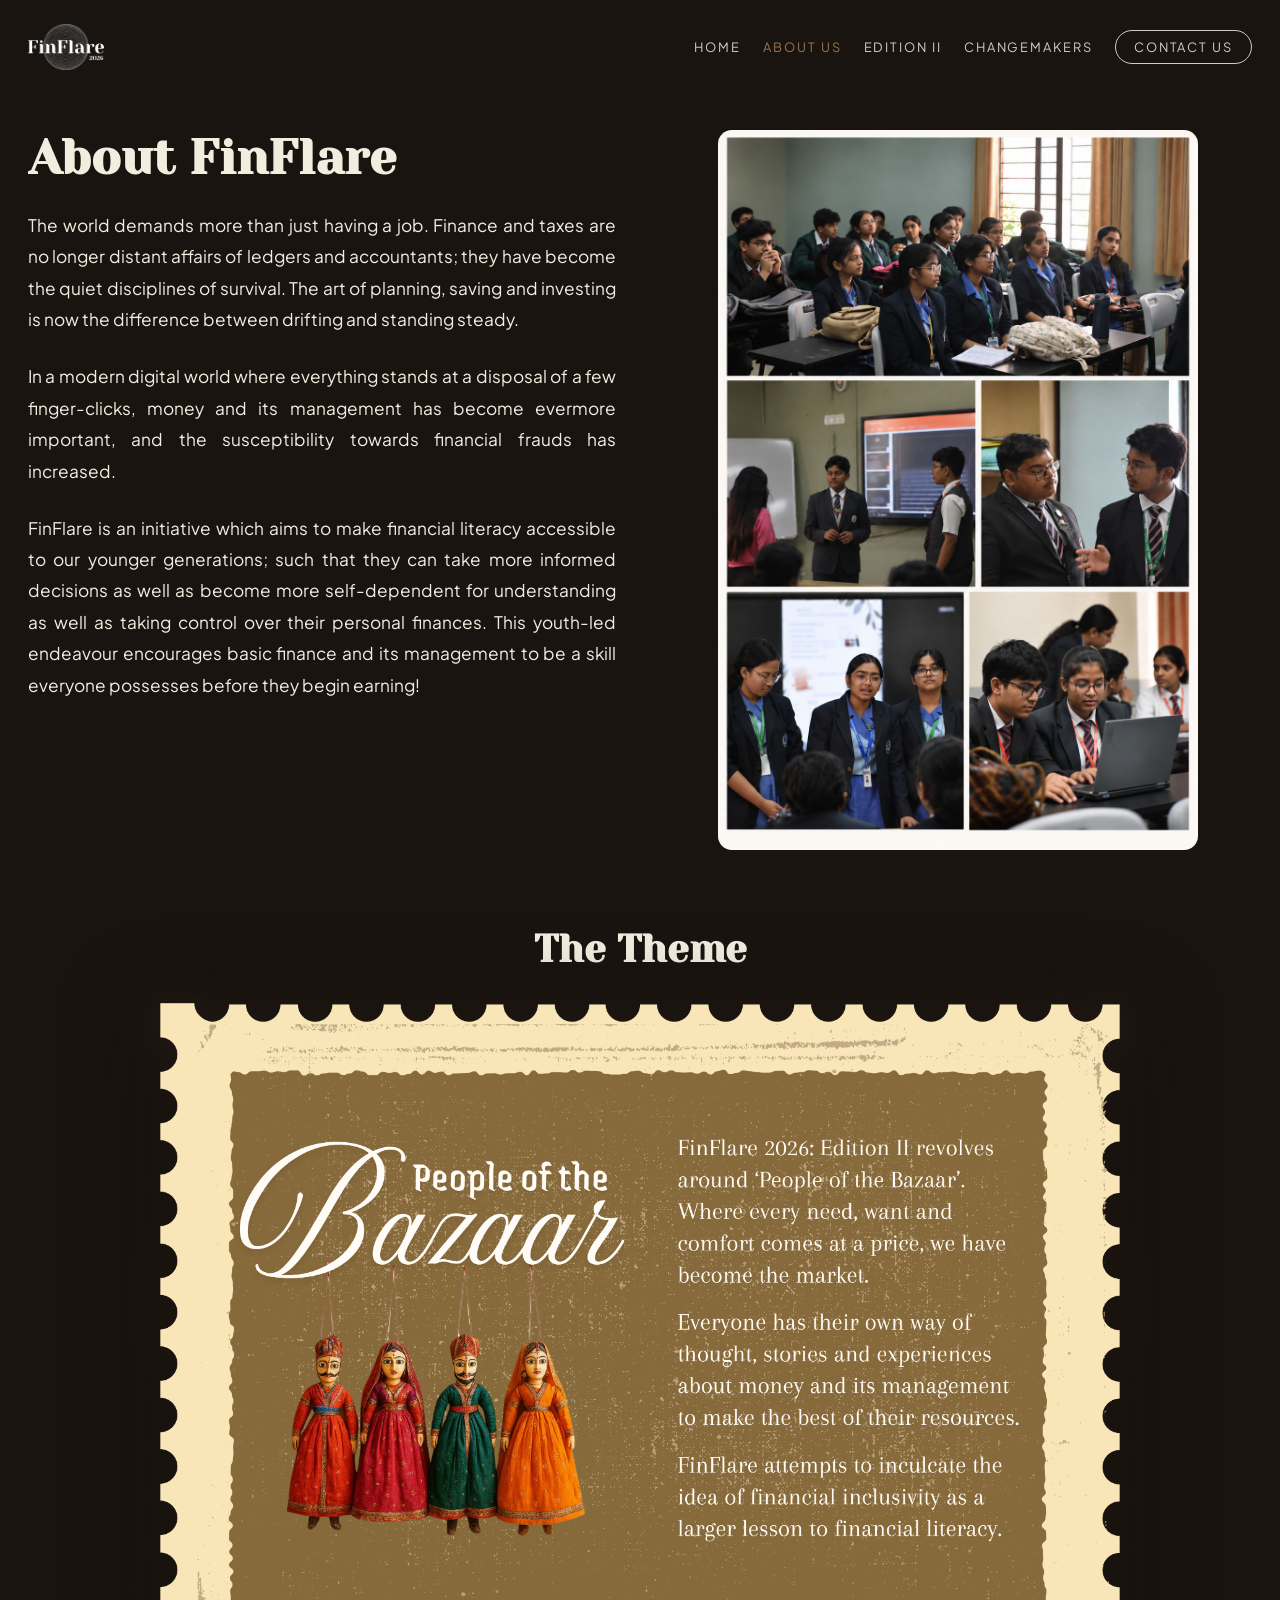
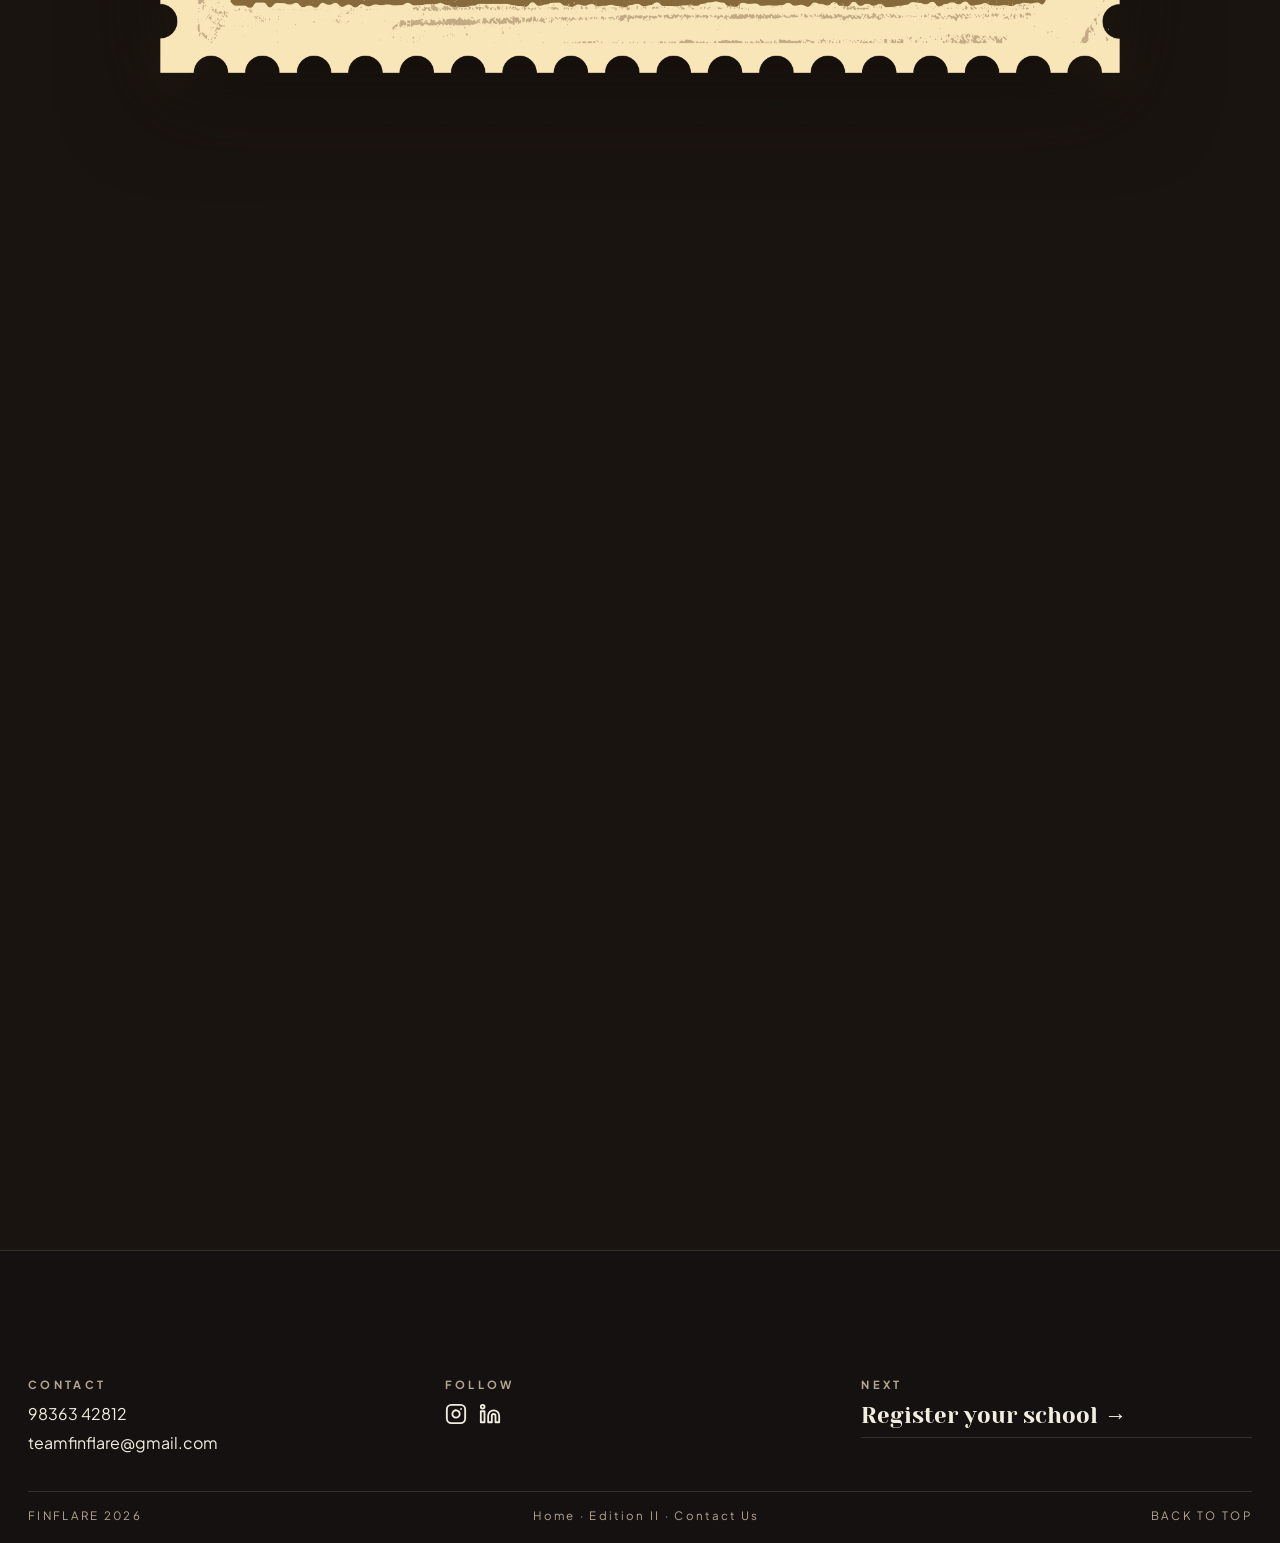
==== about.html @ 784e500e "Initial commit" ====
<!DOCTYPE html>
<html lang="en">

<head>
  <meta charset="UTF-8" />
  <meta name="viewport" content="width=device-width, initial-scale=1.0" />
  <title>About Us — FinFlare 2026</title>
  <meta name="description"
    content="About FinFlare — youth-led financial literacy fest for schools. Edition I recap, 2026 theme, what schools can expect." />
  <link rel="preconnect" href="https://fonts.googleapis.com">
  <link rel="preconnect" href="https://fonts.gstatic.com" crossorigin>
  <link
    href="https://fonts.googleapis.com/css2?family=Anton&family=Fraunces:ital,opsz,wght@0,9..144,300..900;1,9..144,300..900&family=Space+Grotesk:wght@300..700&family=Pinyon+Script&family=Bricolage+Grotesque:opsz,wght@12..96,200..800&family=Plus+Jakarta+Sans:ital,wght@0,300..800;1,300..800&family=Yeseva+One&display=swap"
    rel="stylesheet">
  <link rel="stylesheet" href="styles.css" />
  <link rel="icon" href="assets/logo.png" />
</head>

<body data-loading="true">
  <div class="tape" aria-hidden="true"></div>
  <header id="nav">
    <a class="brand" href="index.html"><img src="assets/logo.png" alt="FinFlare 2026"></a>
    <nav class="nav-links"><a href="index.html">Home</a><a href="about.html" class="active">About Us</a><a
        href="edition%20II.html">Edition II</a><a href="changemakers.html">Changemakers</a><a href="contactus.html" class="pill">Contact Us</a></nav>
    <button id="menuBtn" aria-label="Menu"><span></span><span></span></button>
  </header>
  <div id="menu">
    <div class="menu-bg-video"><video src="assets/visuals%202.mp4" muted loop playsinline autoplay></video></div>
    <nav><a href="index.html"><i>01</i>Home</a><a href="about.html"><i>02</i>About Us</a><a
        href="edition%20II.html"><i>03</i>Edition II</a><a href="changemakers.html"><i>04</i>Changemakers</a><a href="contactus.html"><i>05</i>Contact Us</a></nav>
    <div class="menu-foot">
      <div>teamfinflare@gmail.com<br>98363 42812</div>
      <div>Sept — Oct 2026<br>Kolkata</div>
    </div>
  </div>
  <main style="padding: 0; margin: 0;">
    <section class="about-intro-section" style="padding: 130px 28px 0;">
      <div class="about-intro-grid" style="max-width: 1360px; margin: 0 auto; display: grid; grid-template-columns: 1fr 1fr; gap: 48px; align-items: start;">
        <div style="overflow: hidden;">
          <h1 class="about-heading"
            style="font-family: var(--font-s); text-transform: none; font-size: clamp(2.2rem, 3.8vw, 3.2rem); line-height: 1.15; margin-bottom: 24px;">
            About FinFlare</h1>
          <div class="page-sub"
            style="max-width: 900px; display: flex; flex-direction: column; gap: 1.6rem; text-align: justify; line-height: 1.82; font-size: clamp(1rem, 1.35vw, 1.32rem);">
            <p>The world demands more than just having a job. Finance and taxes are no longer distant affairs of ledgers and
              accountants; they have become the quiet disciplines of survival. The art of planning, saving and investing is
              now the difference between drifting and standing steady.</p>
            <p>In a modern digital world where everything stands at a disposal of a few finger-clicks, money and its
              management has become evermore important, and the susceptibility towards financial frauds has increased.</p>
            <p>FinFlare is an initiative which aims to make financial literacy accessible to our younger generations; such
              that they can take more informed decisions as well as become more self-dependent for understanding as well as
              taking control over their personal finances. This youth-led endeavour encourages basic finance and its
              management to be a skill everyone possesses before they begin earning!</p>
          </div>
        </div>
        <div style="display: flex; align-items: center; justify-content: center;">
          <img src="assets/About%20Finflare%20Collage.jpeg" alt="About FinFlare Collage" style="width: 100%; max-width: 480px; border-radius: 14px;" />
        </div>
      </div>
    </section>

    <section class="bazaar-post-showcase reveal">
      <h2 class="bazaar-post-kicker">The Theme</h2>
      <img class="bazaar-post-img" src="assets/People%20of%20the%20Baazar%20Post.png?v=4" alt="People of the Bazaar — Edition II Theme" />
    </section>

    <section class="panel" style="padding-top: 0; padding-bottom: 0;">
      <div class="legacy reveal" style="margin-top: 0;">
        <div class="legacy-head">
          <h3>OCT–NOV 2025 · 17 SCHOOLS</h3><span>GRAND FINALE: SOUTH CITY INTERNATIONAL SCHOOL</span>
        </div>
        <div class="legacy-video reveal"><video id="legacyVideo" autoplay muted loop playsinline preload="auto"
            src="assets/Finflare%201/finflare%2025%20video.mp4"></video>
        </div>
        <div class="legacy-media"><img src="assets/Finflare%201/web/pk7_0318.jpg"
            alt="Keynote at FinFlare 2025 finale" /><img src="assets/Finflare%201/web/pk7_0753.jpg"
            alt="Winners with certificates" /><img src="assets/Finflare%201/web/pk7_0168.jpg"
            alt="Student audience at finale" /><img src="assets/Finflare%201/web/dsc_0349.jpg"
            alt="Students working on laptops" /><img src="assets/Finflare%201/web/pk7_0341.jpg"
            alt="Monopoly Masters in action" /><img src="assets/Finflare%201/web/pk7_0353.jpg"
            alt="Student rolling dice" /></div>
      </div>
      <div class="cta-row reveal"><a href="edition%20II.html" class="btn solid">SEE THE 11 EVENTS</a><a href="contactus.html"
          class="btn ghost">REGISTER</a></div>
    </section>

    <section id="contact">
      <div class="contact-grid">
        <div><b>CONTACT</b><a href="tel:+919836342812">98363 42812</a><a
            href="mailto:teamfinflare@gmail.com">teamfinflare@gmail.com</a></div>
        <div><b>FOLLOW</b><a href="https://www.instagram.com/thefinflarefest" target="_blank" rel="noopener" aria-label="Instagram"><svg width="22" height="22" viewBox="0 0 24 24" fill="none" stroke="currentColor" stroke-width="2" stroke-linecap="round" stroke-linejoin="round"><rect x="2" y="2" width="20" height="20" rx="5" ry="5"/><path d="M16 11.37A4 4 0 1 1 12.63 8 4 4 0 0 1 16 11.37z"/><line x1="17.5" y1="6.5" x2="17.51" y2="6.5"/></svg></a><a href="https://www.linkedin.com/company/fin-flare" target="_blank" rel="noopener" aria-label="LinkedIn"><svg width="22" height="22" viewBox="0 0 24 24" fill="none" stroke="currentColor" stroke-width="2" stroke-linecap="round" stroke-linejoin="round"><path d="M16 8a6 6 0 0 1 6 6v7h-4v-7a2 2 0 0 0-4 0v7h-4v-7a6 6 0 0 1 6-6z"/><rect x="2" y="9" width="4" height="12"/><circle cx="4" cy="4" r="2"/></svg></a></div>
        <div><b>NEXT</b><a class="big-link" href="contactus.html">Register your school →</a></div>
      </div>
      <div class="foot-base"><span>FINFLARE 2026</span><span><a href="index.html">Home</a> · <a
            href="edition%20II.html">Edition II</a> · <a href="contactus.html">Contact Us</a></span><span><a href="#top">BACK TO
            TOP</a></span></div>
    </section>
  </main>
  <script src="app.js"></script>
</body>

</html>
---- styles.css ----
@import url('https://fonts.googleapis.com/css2?family=EB+Garamond:ital,wght@0,400..800;1,400..800&display=swap');
@import url('https://fonts.googleapis.com/css2?family=Bricolage+Grotesque:opsz,wght@12..96,200..800&display=swap');

:root {
  --bg: #1a1410;
  --bg2: #322C25;
  --cream: #f3ede0;
  --muted: #b5a590;
  --flare: #453128;
  --flare-light: #B28558;
  --gold: #B28558;
  --accent-deep: #2C0E11;
  --line: rgba(243, 237, 224, .14);
  --font-d: 'Fraunces', serif;
  --font-s: 'Yeseva One', serif;
  --font-b: 'Plus Jakarta Sans', sans-serif;
  --font-script: 'Fraunces', serif;
  --font-head: 'Bricolage Grotesque', 'Space Grotesk', sans-serif;
}

* {
  margin: 0;
  padding: 0;
  box-sizing: border-box
}

html {
  scroll-behavior: smooth;
  scrollbar-width: thin;
  scrollbar-color: rgba(178, 133, 88, 0.4) var(--bg);
}

/* Custom Scrollbars */
::-webkit-scrollbar {
  width: 8px;
  height: 8px;
}

::-webkit-scrollbar-track {
  background: var(--bg);
}

::-webkit-scrollbar-thumb {
  background: rgba(178, 133, 88, 0.38);
  border-radius: 99px;
  border: 2px solid var(--bg);
}

::-webkit-scrollbar-thumb:hover {
  background: var(--gold);
}

::-webkit-scrollbar-corner {
  background: var(--bg);
}

body {
  background: var(--bg);
  color: var(--cream);
  font-family: var(--font-b);
  overflow-x: hidden
}

img {
  display: block;
  max-width: 100%
}

a {
  color: inherit;
  text-decoration: none
}

.tape {
  display: none
}

/* loader */
#loader {
  position: fixed;
  inset: 0;
  background: var(--bg);
  z-index: 500;
  display: flex;
  align-items: center;
  justify-content: center;
  transition: transform .8s cubic-bezier(.76, 0, .24, 1)
}

#loader::before {
  content: "";
  position: absolute;
  width: 80vmax;
  height: 80vmax;
  background: radial-gradient(circle, rgba(69, 49, 40, .2), transparent 60%);
  pointer-events: none
}

#loader::after {
  display: none
}

body:not([data-loading="true"]) #loader {
  transform: translateY(-101%)
}

.loader-inner {
  text-align: center;
  width: min(420px, 80vw)
}

.loader-logo {
  font-family: var(--font-d);
  font-size: clamp(2rem, 6vw, 3.4rem);
  letter-spacing: .02em
}

.loader-logo span {
  color: var(--flare-light)
}

.loader-count {
  font-family: var(--font-d);
  font-size: 4rem;
  color: var(--gold)
}

.loader-bar {
  height: 2px;
  background: var(--line);
  margin: 14px 0
}

.loader-bar i {
  display: block;
  height: 100%;
  width: 0;
  background: var(--flare)
}

.loader-sub {
  font-size: .65rem;
  letter-spacing: .25em;
  color: var(--muted)
}

/* nav */
#nav {
  position: fixed;
  top: 10px;
  left: 0;
  right: 0;
  z-index: 300;
  display: flex;
  justify-content: space-between;
  align-items: center;
  padding: 14px 28px;
  mix-blend-mode: normal;
  transition: transform .35s ease, opacity .35s ease
}

#nav.nav-hidden {
  transform: translateY(-120%);
  opacity: 0;
  pointer-events: none
}

.brand {
  font-family: var(--font-d);
  font-size: 1.4rem;
  letter-spacing: .03em
}

.brand em {
  font-style: normal;
  color: var(--flare-light);
  font-size: .85rem;
  margin-left: 6px
}

.nav-links {
  display: flex;
  gap: 22px;
  align-items: center;
  font-size: .8rem;
  letter-spacing: .15em;
  text-transform: uppercase
}

.nav-links a {
  opacity: .85
}

.nav-links a:hover {
  color: var(--gold)
}

.pill {
  border: 1px solid var(--cream);
  border-radius: 99px;
  padding: 8px 18px
}

.pill:hover {
  background: var(--cream);
  color: #000 !important
}

#menuBtn {
  display: none;
  background: none;
  border: 0;
  flex-direction: column;
  gap: 6px;
  cursor: pointer
}

#menuBtn span {
  display: block;
  width: 30px;
  height: 2px;
  background: var(--cream)
}

#menu {
  position: fixed;
  inset: 0;
  background: #1a1410;
  z-index: 290;
  display: flex;
  flex-direction: column;
  justify-content: center;
  padding: 80px 8vw 30px;
  transform: translateY(-102%);
  transition: .6s cubic-bezier(.76, 0, .24, 1)
}

#menu.open {
  transform: none
}

#menu nav {
  display: flex;
  flex-direction: column;
  gap: 4px
}

#menu nav a {
  font-family: var(--font-d);
  font-size: clamp(2rem, 8vw, 4.5rem);
  line-height: 1;
  text-transform: uppercase
}

#menu nav a i {
  font-family: var(--font-b);
  font-size: .8rem;
  color: var(--flare-light);
  margin-right: 14px;
  font-style: normal
}

#menu nav a:hover {
  color: var(--gold)
}

.menu-bg-video {
  position: absolute;
  inset: 0;
  opacity: .22;
  z-index: -1
}

.menu-bg-video video {
  width: 100%;
  height: 100%;
  object-fit: cover
}

.menu-foot {
  display: flex;
  justify-content: space-between;
  margin-top: 40px;
  color: var(--muted);
  font-size: .85rem
}

/* hero */
#hero {
  min-height: 100svh;
  position: relative;
  display: flex;
  flex-direction: column;
  justify-content: center;
  align-items: center;
  gap: 0;
  padding: 90px 28px 26px;
  overflow: hidden
}

.hero-center {
  display: flex;
  flex-direction: column;
  align-items: center;
  gap: 12px;
  position: absolute;
  top: 50%;
  left: 50%;
  transform: translate(-50%, -50%);
}

.hero-media {
  position: absolute;
  inset: 0;
  z-index: -1
}

.hero-media video {
  width: 100%;
  height: 100%;
  object-fit: cover;
  filter: saturate(1.1) contrast(1.05)
}

.hero-grade {
  position: absolute;
  inset: 0;
  background: linear-gradient(180deg, rgba(26, 20, 16, .6), rgba(26, 20, 16, .25) 40%, rgba(26, 20, 16, .9) 90%), radial-gradient(60% 50% at 50% 20%, rgba(69, 49, 40, .3), transparent)
}

/* grand finale info — centered, no box, like previous years */
.hero-bottom {
  position: absolute;
  bottom: 30px;
  left: 50%;
  transform: translateX(-50%);
  display: flex;
  flex-direction: column;
  align-items: center;
  text-align: center;
  gap: 8px;
}

.hero-ctas {
  justify-content: center;
}

.finale-info {
  display: flex;
  flex-direction: column;
  align-items: center;
  text-align: center;
  gap: 4px;
  background: none;
  border: 0;
  padding: 0;
  z-index: 10;
}

.finale-logo {
  height: 62px;
  width: auto;
  max-width: 260px;
  object-fit: contain;
  background: none;
  margin-bottom: 0;
  filter: drop-shadow(0 4px 16px rgba(0, 0, 0, 0.55));
}

.finale-title {
  font-family: var(--font-s);
  font-weight: 700;
  font-size: clamp(1.4rem, 3vw, 2rem);
  letter-spacing: 0.14em;
  color: var(--cream);
  text-shadow: 0 4px 15px rgba(0, 0, 0, 0.5);
}

.finale-date {
  font-family: var(--font-b);
  font-size: clamp(1.15rem, 2.4vw, 1.6rem);
  letter-spacing: 0.2em;
  color: var(--cream);
  text-shadow: 0 4px 15px rgba(0, 0, 0, 0.5);
}

.finale-venue {
  font-family: var(--font-b);
  font-size: clamp(1.05rem, 2.2vw, 1.4rem);
  letter-spacing: 0.08em;
  color: #d8cfbd;
  text-shadow: 0 4px 15px rgba(0, 0, 0, 0.5);
}

.finale-role {
  font-family: var(--font-b);
  font-size: clamp(0.85rem, 1.8vw, 1.05rem);
  letter-spacing: 0.24em;
  text-transform: uppercase;
  color: var(--gold);
  text-shadow: 0 4px 15px rgba(0, 0, 0, 0.5);
}

.finale-addr {
  font-family: var(--font-b);
  font-weight: 400;
  font-size: clamp(0.88rem, 1.8vw, 1.1rem);
  letter-spacing: 0.01em;
  color: #d8cfbd;
  max-width: 1050px;
  line-height: 1.7;
  text-shadow: 0 2px 10px rgba(0, 0, 0, 0.6);
}

@media (max-width: 768px) {
  .finale-logo {
    height: 50px;
  }
  .finale-addr {
    max-width: 100%;
  }
}

.hero-top-meta {
  display: flex;
  justify-content: space-between;
  gap: 12px;
  font-size: .68rem;
  letter-spacing: .2em;
  color: var(--cream);
  opacity: .9;
  border-top: 1px solid var(--line);
  border-bottom: 1px solid var(--line);
  padding: 10px 0;
  margin-bottom: 12px;
  flex-wrap: wrap
}

.hero-title {
  font-family: var(--font-d);
  line-height: .88;
  text-transform: uppercase
}

.hero-title .line {
  display: block;
  font-size: clamp(3.4rem, 13vw, 11.5rem);
  letter-spacing: .01em
}

.hero-title .row2 {
  display: flex;
  align-items: baseline;
  gap: 3vw;
  flex-wrap: wrap
}

.script {
  font-family: var(--font-script);
  font-style: italic;
  text-transform: none;
  font-weight: 400;
  color: var(--gold)
}

.row2 .script {
  font-size: clamp(3rem, 10vw, 8.5rem);
  line-height: 1
}

.smallcaps {
  font-family: var(--font-b);
  font-size: clamp(.8rem, 2vw, 1.3rem);
  letter-spacing: .35em
}

.hero-title .custom-lockup {
  display: inline-block;
  position: relative;
  margin-top: 15px;
  margin-left: -10px;
  margin-bottom: 18px;
  /* Optically align the swoopy 'B' with FINFLARE */
}

/* hero: centered logo lockup like previous years — FinFlare | theme */
.hero-logos {
  display: flex;
  flex-direction: row;
  align-items: center;
  justify-content: center;
  gap: 0;
  margin: 20px 0 6px;
  z-index: 10;
}

.hero-logo-main {
  width: min(300px, 29vw);
  height: auto;
  margin-right: clamp(14px, 2vw, 26px);
  mix-blend-mode: screen;
  filter: drop-shadow(0 6px 24px rgba(0, 0, 0, 0.55));
}

.hero-logo-theme {
  width: min(320px, 31vw);
  height: auto;
  border-left: 2px solid rgba(243, 237, 224, 0.85);
  padding-left: clamp(14px, 2vw, 26px);
  filter: drop-shadow(0 4px 16px rgba(0, 0, 0, 0.6));
}

.hero-dates {
  text-align: center;
  font-family: var(--font-b);
  font-size: clamp(0.72rem, 1.2vw, 0.88rem);
  letter-spacing: 0.32em;
  text-transform: uppercase;
  color: rgba(243, 237, 224, 0.92);
  text-shadow: 0 4px 15px rgba(0, 0, 0, 0.7);
  margin: 10px 0 0;
  z-index: 10;
  display: inline-flex;
  align-items: center;
  justify-content: center;
  gap: 14px;
}

.hero-dates::before,
.hero-dates::after {
  content: "";
  display: inline-block;
  width: clamp(20px, 3vw, 36px);
  height: 1px;
  background: var(--gold);
  opacity: 0.75;
}

.finale-date {
  font-family: var(--font-b);
  font-size: clamp(0.72rem, 1.2vw, 0.88rem);
  letter-spacing: 0.22em;
  text-transform: uppercase;
  color: var(--gold-light);
  font-weight: 700;
  text-shadow: 0 2px 10px rgba(0, 0, 0, 0.8);
  margin: 0;
}

@media (max-width: 768px) {
  .hero-logos {
    flex-direction: column;
    gap: 0;
    margin: 10px 0;
  }
  .hero-logo-main {
    width: min(200px, 48vw);
    margin-right: 0;
    margin-bottom: 12px;
  }
  .hero-logo-theme {
    width: min(220px, 52vw);
    border-left: 0;
    border-top: 1.5px solid rgba(243, 237, 224, 0.7);
    padding-left: 0;
    padding-top: 12px;
  }
  .hero-dates {
    font-size: 0.7rem;
    letter-spacing: 0.22em;
    gap: 10px;
  }
  .hero-dates::before,
  .hero-dates::after {
    width: 16px;
  }
  .finale-date {
    font-size: 0.65rem;
    letter-spacing: 0.16em;
  }
}

.custom-lockup .people {
  font-family: var(--font-s);
  font-size: clamp(1.5rem, 4vw, 3rem);
  font-weight: 500;
  color: var(--cream);
  position: absolute;
  top: -5%;
  right: 0;
  z-index: 2;
  letter-spacing: 0;
  text-transform: none;
  text-shadow: 0 4px 15px rgba(0, 0, 0, 0.5);
}

.custom-lockup .script {
  font-size: clamp(5.5rem, 15vw, 12rem);
  line-height: 0.85;
  color: var(--gold);
  display: block;
  padding-right: 10px;
}

.hero-bottom {
  display: flex;
  flex-direction: column;
  gap: 8px;
  align-items: center;
  justify-content: center;
  text-align: center;
  flex-wrap: wrap;
  margin-top: 18px
}

.hero-desc {
  font-family: var(--font-b);
  font-size: clamp(1rem, 2vw, 1.3rem);
  max-width: 420px
}

.btn {
  display: inline-block;
  padding: 14px 26px;
  border-radius: 99px;
  font-family: var(--font-b);
  font-weight: 700;
  letter-spacing: .12em;
  font-size: .75rem;
  text-transform: uppercase;
  border: 1px solid var(--cream);
  transition: .25s
}

.btn.solid {
  background: var(--flare);
  border-color: var(--flare);
  color: var(--cream)
}

.btn.solid:hover {
  background: var(--gold);
  border-color: var(--gold);
  color: #1a1410;
  transform: translateY(-2px)
}

.btn.ghost:hover {
  background: var(--cream);
  color: #000
}

.btn.light {
  background: var(--cream);
  color: #000;
  border-color: var(--cream)
}

button,
.btn,
.mini,
.filters button,
#legacySound,
.acc button,
#menuBtn {
  font-family: var(--font-b);
}

.hero-ctas {
  display: flex;
  gap: 12px;
  flex-wrap: wrap
}

.panel-stats {
  display: flex;
  gap: 40px;
  margin-bottom: 50px;
  padding-bottom: 30px;
  border-bottom: 1px solid var(--line);
  justify-content: center;
  width: 100%;
}

.panel-stats div {
  display: flex;
  flex-direction: column;
  align-items: center;
}

.panel-stats b {
  font-family: var(--font-d);
  font-size: 2.5rem;
  color: var(--gold);
  line-height: 1;
  margin-bottom: 4px;
}

.panel-stats span {
  font-size: .68rem;
  letter-spacing: .18em;
  text-transform: uppercase;
  color: var(--muted);
}

.scroll-hint {
  position: absolute;
  right: 20px;
  top: 45%;
  writing-mode: vertical-rl;
  letter-spacing: .4em;
  font-size: .65rem;
  color: var(--muted);
  animation: bob 1.6s infinite alternate
}

@keyframes bob {
  to {
    transform: translateY(12px)
  }
}

/* marquee */
.marquee {
  background: var(--flare);
  color: var(--cream);
  overflow: hidden;
  white-space: nowrap;
  border-top: 2px solid #000;
  border-bottom: 2px solid #000
}

.marquee-track {
  display: inline-flex;
  animation: mq 22s linear infinite;
  font-family: var(--font-d);
  font-size: 1.1rem;
  padding: 10px 0;
  letter-spacing: .06em
}

@keyframes mq {
  to {
    transform: translateX(-50%)
  }
}

/* panels */
.panel {
  padding: 90px 28px;
  max-width: 1360px;
  margin: 0 auto
}

.kicker {
  font-size: .72rem;
  letter-spacing: .3em;
  color: var(--muted);
  margin-bottom: 18px;
  display: flex;
  gap: 10px;
  align-items: center
}

.kicker span {
  width: 8px;
  height: 8px;
  border-radius: 50%;
  background: var(--flare);
  display: inline-block
}

.kicker.light {
  color: var(--gold)
}

.statement {
  font-family: var(--font-s);
  font-weight: 400;
  font-size: clamp(1.4rem, 3.6vw, 2.6rem);
  line-height: 1.15;
  max-width: 1100px
}

.statement em {
  color: var(--flare-light);
  font-style: normal
}

.about-grid {
  display: grid;
  grid-template-columns: 1.1fr .9fr;
  gap: 30px;
  margin-top: 36px
}

.about-copy p {
  color: #d8cfbd;
  margin-bottom: 16px;
  line-height: 1.7
}

.text-link {
  border-bottom: 1px solid var(--flare-light);
  padding-bottom: 2px;
  font-weight: 700
}

.about-cards {
  display: grid;
  gap: 12px
}

.mini-card {
  border: 1px solid var(--line);
  border-radius: 16px;
  padding: 20px;
  background: rgba(255, 255, 255, .03)
}

.mini-card b {
  display: block;
  font-family: var(--font-d);
  letter-spacing: .04em;
  margin-bottom: 6px;
  color: var(--gold)
}

.mini-card span {
  color: var(--muted);
  font-size: .92rem
}

.legacy {
  margin-top: 44px;
  border: 1px solid var(--line);
  border-radius: 20px;
  overflow: hidden;
  background: #221c17
}

.legacy-head {
  display: flex;
  justify-content: space-between;
  gap: 12px;
  flex-wrap: wrap;
  padding: 20px 22px;
  border-bottom: 1px solid var(--line)
}

.legacy-head h3 {
  font-family: var(--font-d);
  letter-spacing: .04em
}

.legacy-head span {
  color: var(--muted);
  font-size: .72rem;
  letter-spacing: .2em
}

.legacy-media {
  display: grid;
  grid-template-columns: repeat(3, 1fr);
  gap: 8px;
  padding: 12px
}

.legacy-video {
  padding: 12px 12px 0;
  position: relative
}

.legacy-video video {
  width: 100%;
  height: min(58vh, 480px);
  object-fit: cover;
  border-radius: 12px;
  background: #000;
  display: block
}

#legacySound {
  position: absolute;
  bottom: 24px;
  right: 24px;
  background: #000a;
  color: var(--cream);
  border: 1px solid var(--line);
  padding: 9px 18px;
  border-radius: 99px;
  font-size: .66rem;
  letter-spacing: .22em;
  cursor: pointer;
  backdrop-filter: blur(4px)
}

#legacySound:hover {
  background: var(--flare);
  color: var(--cream);
  border-color: var(--flare)
}

.proof-note {
  padding: 2px 22px 26px;
  color: #d8cfbd;
  line-height: 1.85;
  font-family: var(--font-b);
  font-size: 1.06rem;
  max-width: 1000px
}

.legacy-media img {
  height: 220px;
  width: 100%;
  object-fit: cover;
  border-radius: 12px;
  filter: sepia(.2) contrast(1.05)
}

.legacy-copy {
  padding: 18px 22px 24px;
  color: #d8cfbd
}

/* theme */
.dark-contrast {
  background: var(--bg2);
  border-top: 1px solid var(--line);
  border-bottom: 1px solid var(--line);
  max-width: none
}

.dark-contrast>.kicker,
.dark-contrast>h2,
.theme-grid,
.perks-grid,
.awards {
  max-width: 1360px;
  margin-left: auto;
  margin-right: auto
}

#theme h2,
#perks h2 {
  font-family: var(--font-d);
  font-size: clamp(2.6rem, 7vw, 5.5rem);
  line-height: .95
}

.script.big {
  font-size: clamp(3rem, 8vw, 6rem)
}

.script.inline {
  font-size: .9em
}

.theme-grid {
  display: grid;
  grid-template-columns: .95fr 1.05fr;
  gap: 40px;
  margin-top: 26px
}

.theme-title p {
  color: #d8cfbd;
  margin: 14px 0 20px
}

/* integrated "People of the Bazaar" lockup */
.theme-title-lockup {
  display: grid;
  grid-template-columns: auto 1fr;
  grid-template-rows: auto auto;
  align-items: end;
  line-height: 1;
  margin-bottom: 30px;
}

.lockup-bazaar-top {
  grid-row: 1 / 3;
  grid-column: 1;
  font-size: clamp(6rem, 16vw, 12rem);
  line-height: .78;
  align-self: start;
}

.lockup-serif {
  grid-row: 1;
  grid-column: 2;
  font-family: var(--font-s);
  font-size: clamp(1.3rem, 3.5vw, 2.4rem);
  color: var(--cream);
  align-self: end;
  text-transform: none;
  font-weight: 400;
  letter-spacing: .01em;
  position: relative;
  z-index: 2;
  margin-bottom: -5px; /* Pull it slightly closer to azaar */
  text-shadow: 0 4px 15px rgba(0, 0, 0, 0.5);
}

.lockup-bazaar-bottom {
  grid-row: 2;
  grid-column: 2;
  font-size: clamp(3.8rem, 10vw, 7.5rem);
  line-height: .85;
}

.theme-video {
  position: relative;
  border-radius: 18px;
  overflow: hidden;
  border: 1px solid var(--line)
}

.theme-video video {
  width: 100%;
  height: 300px;
  object-fit: cover
}

.theme-video span {
  position: absolute;
  bottom: 12px;
  left: 12px;
  background: #000a;
  padding: 6px 12px;
  border-radius: 99px;
  font-size: .68rem;
  letter-spacing: .2em
}

.theme-copy .lead {
  font-family: var(--font-b);
  font-size: 1.35rem;
  line-height: 1.5;
  margin-bottom: 22px
}

.folk-list {
  display: grid;
  gap: 12px;
  margin-bottom: 20px
}

.folk {
  display: flex;
  gap: 14px;
  align-items: center;
  border: 1px solid var(--line);
  border-radius: 14px;
  padding: 10px;
  background: rgba(255, 255, 255, .03)
}

.folk img {
  width: 74px;
  height: 74px;
  object-fit: cover;
  border-radius: 12px
}

.folk b {
  display: block
}

.folk span {
  color: var(--muted);
  font-size: .85rem
}

/* events */
.events-head {
  display: flex;
  justify-content: space-between;
  gap: 20px;
  align-items: flex-end;
  flex-wrap: wrap;
  margin-bottom: 8px
}

.events-head h2 {
  font-family: var(--font-d);
  font-size: clamp(2.4rem, 6vw, 4.6rem);
  line-height: .95
}

.outline {
  color: transparent;
  -webkit-text-stroke: 1.5px var(--cream)
}

.filters {
  display: flex;
  gap: 8px;
  flex-wrap: wrap
}

.filters button {
  background: none;
  border: 1px solid var(--line);
  color: var(--cream);
  border-radius: 99px;
  padding: 9px 16px;
  font-size: .7rem;
  letter-spacing: .15em;
  cursor: pointer
}

.filters button.active,
.filters button:hover {
  background: var(--cream);
  color: #111
}

#eventList {
  border-top: 1px solid var(--line);
  margin-top: 16px
}

.event-row {
  display: grid;
  grid-template-columns: 64px 1fr auto auto;
  gap: 18px;
  align-items: center;
  padding: 20px 8px;
  border-bottom: 1px solid var(--line);
  cursor: pointer;
  transition: .2s
}

.event-row:hover {
  background: rgba(69, 49, 40, .12);
  padding-left: 16px
}

.event-row .num {
  font-family: var(--font-d);
  color: var(--muted)
}

.event-row h3 {
  font-family: var(--font-d);
  font-size: clamp(1.4rem, 3.4vw, 2.4rem);
  letter-spacing: .02em;
  line-height: 1
}

.event-row h3 small {
  display: block;
  font-family: var(--font-b);
  font-size: .68rem;
  letter-spacing: .25em;
  color: var(--flare-light);
  margin-top: 6px
}

.event-row .meta {
  font-size: .72rem;
  letter-spacing: .15em;
  color: var(--muted);
  text-align: right
}

.event-row .arrow {
  font-size: 1.4rem;
  background: var(--cream);
  color: #000;
  width: 44px;
  height: 44px;
  border-radius: 50%;
  display: flex;
  align-items: center;
  justify-content: center
}

.hint {
  color: var(--muted);
  font-size: .75rem;
  letter-spacing: .2em;
  margin-top: 14px
}

/* break */
#break {
  position: relative;
  min-height: 70vh;
  display: flex;
  align-items: center;
  justify-content: center;
  text-align: center;
  overflow: hidden
}

#break video {
  position: absolute;
  inset: 0;
  width: 100%;
  height: 100%;
  object-fit: cover
}

.break-overlay {
  position: relative;
  background: rgba(26, 20, 16, .6);
  padding: 40px;
  border-radius: 20px;
  backdrop-filter: blur(6px);
  border: 1px solid var(--line)
}

.break-overlay h2 {
  font-family: var(--font-d);
  font-size: clamp(2rem, 6vw, 4.2rem);
  margin: 6px 0 18px
}

.break-overlay .script {
  font-size: clamp(2rem, 5vw, 3.4rem)
}

/* format */
#format h2,
#rules h2,
.gallery-head h2 {
  font-family: var(--font-d);
  font-size: clamp(2.2rem, 5.5vw, 4rem)
}

#format h2 em,
#rules h2 em,
.gallery-head em {
  color: var(--flare-light);
  font-style: normal
}

.format-grid {
  display: grid;
  grid-template-columns: 1fr 1fr;
  gap: 16px;
  margin: 26px 0
}

.format-card {
  border: 1px solid var(--line);
  border-radius: 20px;
  padding: 28px;
  background: #221c17
}

.format-card.gold {
  background: linear-gradient(160deg, #3a2f24, #221c17);
  border-color: rgba(178, 133, 88, .45)
}

.format-card .tag {
  font-size: .68rem;
  letter-spacing: .25em;
  color: var(--gold)
}

.format-card h3 {
  font-family: var(--font-d);
  font-size: 2.6rem;
  margin: 10px 0
}

.format-card h3 small {
  font-size: .9rem;
  font-family: var(--font-b);
  color: var(--muted)
}

.format-card p {
  color: #d8cfbd;
  margin-bottom: 12px
}

.format-card ul {
  margin-left: 18px;
  color: var(--muted);
  line-height: 1.8;
  font-size: .92rem
}

/* ---- register: plain info (no boxes) ---- */
.format-plain {
  display: grid;
  grid-template-columns: 1fr 1fr;
  gap: 48px;
  margin: 26px 0 10px;
}

.format-plain-item {
  background: none;
  border: 0;
  border-top: 1px solid var(--line);
  border-radius: 0;
  padding: 24px 0 0;
}

.format-plain-item .tag {
  font-size: .68rem;
  letter-spacing: .25em;
  color: var(--gold);
}

.format-plain-item h3 {
  font-family: var(--font-d);
  font-size: clamp(1.4rem, 2vw, 1.85rem);
  margin: 6px 0 10px;
}

.format-plain-item h3 small {
  font-size: .82rem;
  font-family: var(--font-b);
  color: var(--muted);
}

.format-plain-item p {
  color: #d8cfbd;
  margin-bottom: 12px;
  font-family: var(--font-b);
  font-size: clamp(1rem, 2.2vw, 1.3rem);
  line-height: 1.7;
  font-weight: 400;
  text-align: justify;
}

.format-plain-item ul {
  margin-left: 18px;
  color: #d8cfbd;
  line-height: 1.7;
  font-size: clamp(1rem, 2.2vw, 1.3rem);
  margin-bottom: 18px;
  font-family: var(--font-b);
  font-weight: 400;
  text-align: justify;
}

.map-link {
  color: var(--gold);
  text-decoration: underline;
  text-underline-offset: 4px;
  font-weight: 600;
  transition: color 0.2s ease, text-decoration-color 0.2s ease;
}

.map-link:hover {
  color: var(--cream);
  text-decoration-color: var(--cream);
}

.contact-hero-emails {
  display: flex;
  flex-wrap: wrap;
  align-items: center;
  gap: 8px 12px;
  font-family: var(--font-b);
  font-size: clamp(1rem, 1.6vw, 1.15rem);
  color: #d8cfbd;
  margin-top: -6px;
  margin-bottom: 24px;
}

.contact-hero-emails a {
  color: var(--gold);
  text-decoration: underline;
  text-underline-offset: 4px;
  font-weight: 500;
  transition: color 0.2s ease, text-decoration-color 0.2s ease;
}

.contact-hero-emails a:hover {
  color: var(--cream);
  text-decoration-color: var(--cream);
}

.countdown {
  display: flex;
  justify-content: space-between;
  align-items: center;
  gap: 16px;
  flex-wrap: wrap;
  border: 1px dashed rgba(178, 133, 88, .5);
  border-radius: 16px;
  padding: 20px 22px
}

.countdown span {
  font-size: .68rem;
  letter-spacing: .25em;
  color: var(--muted)
}

.countdown b {
  font-family: var(--font-d);
  font-size: clamp(1.4rem, 3.5vw, 2.2rem);
  color: var(--gold);
  display: block;
  margin-top: 6px
}

/* ---- register: query contacts (screenshot format, serif) ---- */
.query-contacts {
  display: grid;
  grid-template-columns: 1fr 1fr;
  margin-top: 54px;
  border-top: 1px solid var(--line);
  padding-top: 36px;
  font-family: var(--font-b);
}

.query-left {
  padding-right: 48px;
}

.query-right {
  border-left: 1px solid var(--line);
  padding-left: 48px;
}

.query-label {
  display: block;
  font-size: .78rem;
  letter-spacing: .12em;
  color: var(--muted);
  margin: 26px 0 10px;
}

.query-label:first-child {
  margin-top: 0;
}

.query-left p,
.query-person {
  color: var(--cream);
  font-size: 1.15rem;
  line-height: 1.7;
}

.query-left a,
.query-person a {
  color: var(--cream);
  border-bottom: 1px solid transparent;
}

.query-left a:hover,
.query-person a:hover {
  color: var(--gold);
  border-color: var(--gold);
}

.query-person {
  margin-bottom: 26px;
}

.query-person em {
  display: block;
  font-style: normal;
  font-size: .85rem;
  letter-spacing: .12em;
  text-transform: uppercase;
  color: var(--gold);
  margin-bottom: 2px;
}

.query-person b {
  display: block;
  font-weight: 600;
}

.query-person span {
  color: #d8cfbd;
}

.query-social {
  display: flex;
  align-items: center;
  gap: 24px;
  margin-top: 14px;
}

.query-social a {
  display: inline-flex;
  align-items: center;
  justify-content: center;
  color: var(--gold);
  transition: transform 0.25s ease, color 0.25s ease, filter 0.25s ease;
  line-height: 1;
}

.query-social a svg {
  width: 38px;
  height: 38px;
  display: block;
}

.query-social a:hover {
  color: var(--cream);
  transform: translateY(-3px) scale(1.1);
  filter: drop-shadow(0 4px 14px rgba(178, 133, 88, 0.45));
}

@media(max-width:900px) {
  .query-contacts {
    grid-template-columns: 1fr;
  }
  .query-right {
    border-left: 0;
    border-top: 1px solid var(--line);
    padding-left: 0;
    padding-top: 30px;
  margin-top: auto;
  margin-bottom: 40px;
  }
  .query-left {
    padding-right: 0;
  }
}

/* perks */
#perks h2 {
  margin-bottom: 22px
}

.perks-grid {
  display: grid;
  grid-template-columns: repeat(3, 1fr);
  gap: 12px
}

.perk {
  border: 1px solid var(--line);
  border-radius: 16px;
  padding: 22px;
  background: rgba(255, 255, 255, .03)
}

.perk i {
  font-style: normal;
  color: var(--flare-light);
  font-size: .75rem;
  letter-spacing: .2em
}

.perk b {
  display: block;
  margin: 8px 0 6px;
  font-size: 1.02rem
}

.perk span {
  color: var(--muted);
  font-size: .88rem
}

.awards {
  display: grid;
  grid-template-columns: repeat(3, 1fr);
  gap: 12px;
  margin-top: 14px
}

.awards div {
  border-radius: 16px;
  padding: 20px;
  background: var(--flare);
  color: var(--cream)
}

.awards div:nth-child(2) {
  background: var(--gold);
  color: #1a1410
}

.awards div:nth-child(3) {
  background: var(--cream);
  color: #1a1410
}

.awards b {
  display: block;
  font-family: var(--font-d);
  margin-bottom: 6px
}

/* rules */
.accordion {
  margin-top: 24px;
  border-top: 1px solid var(--line)
}

.acc {
  border-bottom: 1px solid var(--line)
}

.acc button {
  width: 100%;
  background: none;
  border: 0;
  color: var(--cream);
  display: flex;
  justify-content: space-between;
  padding: 22px 6px;
  font-family: var(--font-d);
  font-size: clamp(1.1rem, 2.6vw, 1.7rem);
  cursor: pointer;
  letter-spacing: .03em
}

.acc button span {
  color: var(--flare-light)
}

.acc-body {
  display: none;
  padding: 0 6px 24px;
  color: #d8cfbd;
  line-height: 1.8
}

.acc.open .acc-body {
  display: block
}

.acc-body ul {
  margin-left: 18px
}

/* gallery */
.gallery-head {
  display: flex;
  justify-content: space-between;
  align-items: center;
  gap: 12px;
  flex-wrap: wrap;
  margin-bottom: 16px
}

.strip {
  display: flex;
  gap: 12px;
  overflow-x: auto;
  padding-bottom: 10px;
  cursor: grab;
  scrollbar-width: none
}

.strip::-webkit-scrollbar {
  display: none
}

.strip img {
  height: min(52vh, 420px);
  width: auto;
  border-radius: 16px;
  flex: 0 0 auto;
  user-select: none;
  pointer-events: none;
  filter: saturate(1.05)
}

/* contact */
#contact {
  background: #151110;
  border-top: 1px solid var(--line);
  padding: 90px 28px 20px;
  max-width: none
}

#contact>.kicker,
#contact>.mega,
.contact-grid {
  max-width: 1360px;
  margin-left: auto;
  margin-right: auto
}

.mega {
  font-family: var(--font-d);
  font-size: clamp(3.4rem, 12vw, 10rem);
  line-height: .9
}

.mega .script {
  font-size: .75em
}

.contact-grid {
  display: grid;
  grid-template-columns: 1fr 1fr 1fr;
  gap: 26px;
  margin: 36px auto 30px
}

.contact-grid b {
  display: block;
  font-size: .7rem;
  letter-spacing: .3em;
  color: var(--muted);
  margin-bottom: 12px
}

.register-contacts b,
.register-contacts .dim,
.register-contacts .big-link {
  font-family: var(--font-s);
}

.register-contacts .dim {
  font-size: 1rem;
  margin-top: 14px;
  display: block;
}

.big-link {
  display: block;
  font-family: var(--font-s);
  font-size: 1.4rem;
  margin-bottom: 8px;
  border-bottom: 1px solid var(--line);
  padding-bottom: 8px
}

.big-link:hover {
  color: var(--gold)
}

.contact-grid a {
  display: block;
  margin-bottom: 8px
}

.contact-grid a[aria-label] {
  display: inline-flex;
  margin-right: 12px;
  margin-bottom: 0
}

.contact-grid p {
  color: var(--muted);
  font-size: .85rem;
  margin-top: 14px;
  line-height: 1.7
}

#regForm {
  display: flex;
  flex-direction: column;
  gap: 10px
}

#regForm input {
  background: #221c17;
  border: 1px solid var(--line);
  border-radius: 12px;
  padding: 14px;
  color: var(--cream)
}

#formMsg {
  font-size: .8rem;
  color: var(--gold);
  min-height: 1.2em
}

.foot-base {
  display: flex;
  justify-content: space-between;
  gap: 10px;
  flex-wrap: wrap;
  border-top: 1px solid var(--line);
  padding-top: 16px;
  color: var(--muted);
  font-family: var(--font-b);
  font-size: .72rem;
  letter-spacing: .2em;
  max-width: 1360px;
  margin: 0 auto
}

/* modal */
#modal {
  position: fixed;
  inset: 0;
  background: rgba(0, 0, 0, .7);
  backdrop-filter: blur(8px);
  z-index: 450;
  display: none;
  align-items: center;
  justify-content: center;
  padding: 18px
}

#modal.open {
  display: flex
}

.modal-card {
  background: #221c17;
  border: 1px solid rgba(178, 133, 88, .35);
  border-radius: 20px;
  max-width: 980px;
  width: 100%;
  max-height: 90vh;
  overflow-x: hidden;
  overflow-y: auto;
  scrollbar-width: thin;
  scrollbar-color: rgba(178, 133, 88, 0.45) #221c17;
  display: grid;
  grid-template-columns: 340px 1fr;
  position: relative;
}

.modal-card::-webkit-scrollbar {
  width: 8px;
}

.modal-card::-webkit-scrollbar-track {
  background: #221c17;
  border-radius: 0 19px 19px 0;
  margin: 6px 0;
}

.modal-card::-webkit-scrollbar-thumb {
  background: rgba(178, 133, 88, 0.45);
  border-radius: 99px;
  border: 2px solid #221c17;
}

.modal-card::-webkit-scrollbar-thumb:hover {
  background: var(--gold);
}

.modal-header-bar {
  grid-column: 1 / -1;
  position: sticky;
  top: 0;
  z-index: 60;
  display: flex;
  align-items: center;
  justify-content: space-between;
  padding: 12px 18px;
  background: rgba(34, 28, 23, 0.96);
  backdrop-filter: blur(12px);
  -webkit-backdrop-filter: blur(12px);
  border-bottom: 1px solid rgba(178, 133, 88, 0.25);
  border-radius: 19px 19px 0 0;
}

.modal-back-btn {
  display: inline-flex;
  align-items: center;
  gap: 8px;
  background: rgba(178, 133, 88, 0.14);
  color: var(--cream);
  border: 1px solid rgba(178, 133, 88, 0.45);
  border-radius: 99px;
  padding: 8px 18px;
  font-family: var(--font-b);
  font-size: 0.84rem;
  font-weight: 600;
  cursor: pointer;
  transition: all 0.22s ease;
  line-height: 1;
}

.modal-back-btn:hover {
  background: var(--gold);
  color: #1a1410;
  border-color: var(--gold);
  transform: translateX(-3px);
}

.modal-back-btn svg {
  transition: transform 0.22s ease;
}

.modal-back-btn:hover svg {
  transform: translateX(-2px);
}

.modal-close-x {
  display: inline-flex;
  align-items: center;
  justify-content: center;
  width: 36px;
  height: 36px;
  border-radius: 50%;
  background: rgba(255, 255, 255, 0.08);
  border: 1px solid rgba(178, 133, 88, 0.35);
  color: var(--cream);
  cursor: pointer;
  transition: all 0.22s ease;
}

.modal-close-x:hover {
  background: var(--gold);
  color: #1a1410;
  border-color: var(--gold);
  transform: scale(1.08);
}

.modal-foot-actions {
  margin-top: 32px;
  padding-top: 24px;
  border-top: 1px solid var(--line);
  display: flex;
  align-items: center;
  gap: 14px;
  flex-wrap: wrap;
}

.modal-media {
  position: relative;
  min-height: 300px
}

.modal-media img {
  width: 100%;
  height: 100%;
  object-fit: cover;
  min-height: 300px
}

.modal-media span {
  position: absolute;
  bottom: 12px;
  left: 12px;
  background: #000c;
  color: #fff;
  padding: 6px 12px;
  border-radius: 99px;
  font-size: .68rem;
  letter-spacing: .2em
}

.modal-body {
  padding: 30px 28px
}

.modal-logo {
  max-width: 100%;
  max-height: 200px;
  width: auto;
  height: auto;
  object-fit: contain;
  margin-bottom: 8px;
  display: block;
}

.modal-body .script {
  font-size: 2.2rem
}

.modal-body h3 {
  font-family: var(--font-d);
  font-size: 2rem;
  margin: 4px 0 10px;
  letter-spacing: .02em
}

.modal-body p {
  color: #d8cfbd;
  line-height: 1.7;
  margin-bottom: 16px;
  font-family: var(--font-b);
  font-size: clamp(1rem, 2vw, 1.15rem);
}

.m-meta {
  display: grid;
  grid-template-columns: repeat(3, 1fr);
  gap: 12px;
  margin-bottom: 20px
}

.m-meta div {
  border: 1px solid var(--line);
  border-radius: 12px;
  padding: 16px
}

.m-meta b {
  display: block;
  font-family: var(--font-s);
  font-weight: 700;
  font-size: 1rem;
  letter-spacing: 0;
  color: var(--cream);
  margin-bottom: 8px;
  text-transform: none
}

.m-meta span {
  font-family: var(--font-b);
  font-size: 0.95rem;
  color: #d8cfbd;
  line-height: 1.6;
}

.m-h {
  display: block;
  font-family: var(--font-s);
  font-weight: 700;
  letter-spacing: 0;
  font-size: 1.2rem;
  color: var(--cream);
  margin: 18px 0 8px;
  text-transform: none
}

.modal-body ul {
  margin-left: 18px;
  color: #d8cfbd;
  line-height: 1.75;
  font-family: var(--font-b);
  font-size: clamp(1rem, 2vw, 1.15rem);
  margin-bottom: 10px
}

#mCta {
  margin-top: 14px
}

/* reveal */
.reveal {
  opacity: 0;
  transform: translateY(26px);
  transition: .7s ease
}

.reveal.in {
  opacity: 1;
  transform: none
}

@media(max-width:900px) {
  .nav-links {
    display: none
  }

  #menuBtn {
    display: flex
  }

  .about-grid,
  .theme-grid,
  .format-grid,
  .format-plain,
  .contact-grid {
    grid-template-columns: 1fr
  }

  .perks-grid,
  .awards {
    grid-template-columns: 1fr 1fr
  }

  .event-row {
    grid-template-columns: 44px 1fr auto
  }

  .event-row .meta {
    display: none
  }

  .modal-card {
    grid-template-columns: 1fr;
    max-height: 92vh;
  }

  .modal-logo {
    max-height: 140px;
  }

  .modal-body {
    padding: 24px 18px;
  }

  .legacy-media {
    grid-template-columns: 1fr 1fr
  }
}

@media(max-width:560px) {

  .perks-grid,
  .awards {
    grid-template-columns: 1fr
  }

  .legacy-media {
    grid-template-columns: 1fr
  }

  .panel-stats {
    gap: 20px;
  margin-bottom: 60px;
    padding-bottom: 20px;
    justify-content: flex-start;
  }
}

/* ---- multipage additions: teacher-simple ---- */
.nav-links a.active {
  color: var(--gold)
}

.page-hero {
  padding: 130px 28px 20px;
  max-width: 1360px;
  margin: 0 auto
}

/* ---- events: list format (no boxes) ---- */
.ev-list {
  display: flex;
  flex-direction: column;
  margin: 18px 0 38px;
}

.ev-row {
  display: grid;
  grid-template-columns: 240px 1fr auto;
  gap: 32px;
  align-items: center;
  padding: 32px 0;
  border-bottom: 1px solid var(--line);
  font-family: var(--font-s);
}

.ev-row:first-child {
  border-top: 1px solid var(--line);
}

.ev-row .ev-logo {
  width: 230px;
  max-width: 100%;
  max-height: 110px;
  height: auto;
  object-fit: contain;
  mix-blend-mode: screen;
  transition: transform 0.3s ease;
}

.ev-row:hover .ev-logo {
  transform: scale(1.05);
}

.ev-logo-placeholder {
  width: 220px;
  height: 90px;
  border: 1px dashed rgba(178, 133, 88, .4);
  border-radius: 12px;
  display: flex;
  align-items: center;
  justify-content: center;
  font-family: var(--font-b);
  font-style: italic;
  font-size: 0.85rem;
  color: var(--muted);
  text-align: center;
  line-height: 1.3;
}

.ev-row .ev-info h3 {
  display: none;
}

.ev-row .ev-info .ev-cls {
  font-family: var(--font-b);
  font-style: italic;
  color: var(--muted);
  font-size: 0.95rem;
  margin-bottom: 8px;
}

.ev-row .ev-info p {
  font-family: var(--font-b);
  color: #d8cfbd;
  font-size: 1.05rem;
  line-height: 1.65;
}

.ev-row .ev-more {
  background: none;
  color: var(--cream);
  border: 1px solid var(--line);
  border-radius: 99px;
  padding: 10px 24px;
  font-family: var(--font-b);
  font-size: 0.9rem;
  cursor: pointer;
  transition: .25s;
  white-space: nowrap;
}

.ev-more-logo {
  height: 50px;
  width: auto;
  display: block;
}

.ev-row .ev-more:hover {
  background: var(--cream);
  color: #111;
}

@media(max-width:768px) {
  .ev-row {
    grid-template-columns: 1fr;
    gap: 16px;
  }

  .ev-row .ev-logo {
    width: 200px;
    max-height: 90px;
    justify-self: start;
  }

  .ev-row .ev-more {
    justify-self: start;
  }
}

.page-hero h1 {
  font-family: var(--font-d);
  font-size: clamp(2.1rem, 6vw, 4.5rem);
  line-height: .95;
  text-transform: uppercase
}

.page-hero .page-sub {
  font-family: var(--font-b);
  font-size: clamp(1rem, 2.2vw, 1.3rem);
  color: #d8cfbd;
  max-width: 640px;
  margin: 14px 0 20px
}

.steps-grid {
  display: grid;
  grid-template-columns: repeat(3, 1fr);
  gap: 12px;
  margin-top: 26px
}

.step {
  border: 1px solid var(--line);
  border-radius: 16px;
  padding: 24px;
  background: rgba(255, 255, 255, .03)
}

.step i {
  font-style: normal;
  font-family: var(--font-d);
  color: var(--flare-light);
  font-size: 1.4rem
}

.step b {
  display: block;
  font-size: 1.15rem;
  margin: 8px 0 6px
}

.step span {
  color: var(--muted);
  font-size: .9rem;
  line-height: 1.6
}

.cta-row {
  display: flex;
  gap: 16px;
  align-items: center;
  flex-wrap: wrap;
  margin-top: 26px
}

.arena-grid {
  display: grid;
  grid-template-columns: repeat(2, 1fr);
  gap: 12px;
  margin-top: 24px
}

.arena {
  border: 1px solid var(--line);
  border-radius: 16px;
  padding: 24px;
  background: rgba(255, 255, 255, .03);
  display: block;
  transition: .2s
}

.arena:hover {
  border-color: var(--flare);
  transform: translateY(-3px)
}

.arena b {
  font-family: var(--font-d);
  font-size: 1.6rem;
  letter-spacing: .02em;
  display: block
}

.arena span {
  display: block;
  color: var(--gold);
  margin: 8px 0 6px;
  font-size: .9rem
}

.arena em {
  font-style: normal;
  color: var(--muted);
  font-size: .85rem
}

.group-label {
  font-family: var(--font-d);
  letter-spacing: .06em;
  color: var(--gold);
  margin: 30px 0 4px;
  font-size: 1.05rem
}

.note-box {
  border: 1px dashed rgba(178, 133, 88, .5);
  border-radius: 14px;
  padding: 18px 20px;
  color: #d8cfbd;
  margin-top: 22px;
  background: rgba(178, 133, 88, .06);
  font-family: var(--font-b);
  font-size: clamp(1rem, 2vw, 1.15rem);
  line-height: 1.7;
}

.reg-split {
  display: grid;
  grid-template-columns: 1.2fr .8fr;
  gap: 16px;
  margin-top: 26px
}

.reg-form {
  border: 1px solid var(--line);
  border-radius: 20px;
  padding: 26px;
  background: #221c17;
  display: flex;
  flex-direction: column;
  gap: 12px
}

.reg-form b {
  font-size: .7rem;
  letter-spacing: .3em;
  color: var(--muted)
}

.reg-form .two {
  display: grid;
  grid-template-columns: 1fr 1fr;
  gap: 10px
}

.reg-form input,
.reg-form select {
  background: #1a1410;
  border: 1px solid var(--line);
  border-radius: 12px;
  padding: 14px;
  color: var(--cream);
  width: 100%;
  font-family: inherit
}

.reg-side {
  border-radius: 20px;
  padding: 26px;
  background: var(--flare);
  color: var(--cream)
}

.reg-side b {
  font-family: var(--font-d);
  letter-spacing: .04em
}

.reg-side ol {
  margin: 12px 0 12px 20px;
  line-height: 2
}

.reg-side .note-box {
  border-color: rgba(0, 0, 0, .3);
  background: rgba(255, 255, 255, .15);
  color: var(--cream);
  margin-top: 10px
}

.dim {
  color: var(--muted);
  font-size: .85rem
}

.dim a {
  border-bottom: 1px solid var(--flare-light)
}

/* ---- simple bazaar strip ---- */
.rail-sub {
  color: var(--muted);
  max-width: 640px;
  margin: 12px 0 20px;
  line-height: 1.7
}

.photorail {
  overflow-x: auto;
  overflow-y: hidden;
  scrollbar-width: none;
  cursor: grab;
  -webkit-overflow-scrolling: touch;
  touch-action: pan-x pan-y
}

.photorail.dragging {
  cursor: grabbing
}

.photorail::-webkit-scrollbar {
  display: none
}

.photorail-track {
  display: flex;
  gap: 12px;
  width: max-content
}

.photorail figure {
  width: 220px;
  margin: 0;
  flex-shrink: 0;
  user-select: none
}

.photorail img {
  pointer-events: none
}

.photorail img {
  width: 220px;
  height: 280px;
  object-fit: cover;
  border-radius: 14px
}

.photorail figcaption {
  font-size: .75rem;
  letter-spacing: .08em;
  color: var(--muted);
  margin-top: 8px
}

/* ---- finale checkout (simple) ---- */
.wizard-steps {
  display: flex;
  gap: 8px;
  flex-wrap: wrap;
  margin-top: 18px
}

.wizard-steps span {
  border: 1px solid var(--line);
  border-radius: 99px;
  padding: 8px 16px;
  font-size: .72rem;
  letter-spacing: .15em;
  color: var(--muted)
}

.wizard-steps span.on {
  background: var(--cream);
  color: #111;
  border-color: var(--cream)
}

.fee-bar {
  display: flex;
  justify-content: space-between;
  align-items: center;
  border: 1px dashed rgba(178, 133, 88, .5);
  border-radius: 14px;
  padding: 16px 20px;
  margin-bottom: 14px
}

.fee-bar b {
  font-family: var(--font-d);
  font-size: 1.8rem;
  color: var(--gold)
}

.frow {
  display: grid;
  grid-template-columns: 2fr 1fr 1.4fr auto;
  gap: 8px;
  margin-bottom: 8px
}

.frow input,
.frow select,
.pay-box input {
  background: #1a1410;
  border: 1px solid var(--line);
  border-radius: 12px;
  padding: 13px;
  color: var(--cream);
  width: 100%;
  font-family: inherit
}

.mini {
  background: none;
  border: 1px solid var(--line);
  color: var(--cream);
  border-radius: 99px;
  padding: 8px 14px;
  font-size: .7rem;
  letter-spacing: .1em;
  cursor: pointer
}

.mini.danger {
  border-color: rgba(69, 49, 40, .6);
  color: var(--flare-light)
}

.pay-grid {
  display: grid;
  grid-template-columns: 1fr 1fr;
  gap: 14px
}

.pay-box {
  border: 1px solid var(--line);
  border-radius: 18px;
  padding: 24px;
  background: #221c17;
  display: flex;
  flex-direction: column;
  gap: 12px
}

.pay-box b {
  font-size: .68rem;
  letter-spacing: .3em;
  color: var(--muted)
}

.pay-box h3 {
  font-family: var(--font-d);
  font-size: 2.6rem;
  color: var(--gold)
}

.pay-box p {
  color: var(--muted);
  font-size: .9rem
}

.upi-row {
  display: flex;
  gap: 10px;
  align-items: center;
  flex-wrap: wrap;
  background: #00000055;
  border: 1px solid var(--line);
  border-radius: 12px;
  padding: 12px 14px
}

.upi-row span {
  color: var(--muted);
  font-size: .8rem
}

.file {
  color: var(--muted);
  font-size: .85rem;
  display: flex;
  flex-direction: column;
  gap: 8px
}

#shotPrev {
  max-width: 180px;
  border-radius: 12px;
  border: 1px solid var(--line)
}

#payMsg {
  color: var(--flare-light);
  font-size: .85rem;
  min-height: 1.2em
}

.done-box {
  border: 1px solid rgba(178, 133, 88, .4);
  border-radius: 20px;
  padding: 34px;
  background: linear-gradient(160deg, #3a2f24, #221c17)
}

.done-box .script {
  font-size: 2.6rem
}

.done-box h2 {
  font-family: var(--font-d);
  font-size: clamp(1.6rem, 4vw, 2.6rem);
  margin: 6px 0 10px
}

.done-box h2 span {
  color: var(--gold)
}

.done-box ul {
  margin: 12px 0 6px 18px;
  line-height: 2;
  color: #d8cfbd
}

@media(max-width:900px) {
  .pay-grid {
    grid-template-columns: 1fr
  }

  .frow {
    grid-template-columns: 1fr 1fr
  }

  .frow input {
    grid-column: 1/-1
  }
}

/* ---- logo: nav + glance loader ---- */
.brand {
  display: inline-flex;
  align-items: center
}

.brand img {
  height: 46px;
  width: auto
}

.loader-inner.glance {
  width: min(340px, 72vw);
  text-align: center;
  position: relative
}

.loader-inner.glance img {
  width: 100%;
  height: auto;
  animation: glance 1.05s ease both
}

.loader-inner.glance.loader-lockup {
  width: min(560px, 84vw);
  display: flex;
  align-items: center;
  justify-content: center
}

.loader-inner.glance.loader-lockup img {
  width: auto;
  animation: glance 1.05s ease both
}

.loader-logo-main {
  width: min(230px, 36vw);
  height: auto;
  margin-right: clamp(12px, 2vw, 20px)
}

.loader-logo-theme {
  width: min(120px, 20vw);
  height: auto;
  border-left: 2px solid rgba(243, 237, 224, .85);
  padding-left: clamp(12px, 2vw, 20px)
}

@keyframes glance {
  0% {
    opacity: 0;
    transform: scale(.92)
  }

  25% {
    opacity: 1;
    transform: scale(1)
  }

  75% {
    opacity: 1;
    transform: scale(1)
  }

  100% {
    opacity: 1;
    transform: scale(1.04)
  }
}

@media(max-width:900px) {
  .brand img {
    height: 38px
  }
}

@media(max-width:900px) {

  .steps-grid,
  .arena-grid,
  .reg-split {
    grid-template-columns: 1fr
  }

  .reg-form .two {
    grid-template-columns: 1fr
  }
}

/* ---- home intro: what is finflare ---- */
.intro-panel {
  padding-top: 40px;
  padding-bottom: 40px;
}

.intro-block {
  max-width: 1100px;
  margin: 0 auto;
  text-align: left;
}

.intro-block .kicker {
  justify-content: flex-start;
}

.intro-block .statement {
  margin: 0;
}

.intro-block .ethos-quote {
  font-family: var(--font-s);
  font-style: normal;
  font-weight: 400;
  line-height: 1.28;
  color: var(--cream);
  max-width: 800px;
  font-size: clamp(1.7rem, 3.8vw, 2.8rem);
  letter-spacing: 0.01em;
}

.intro-copy {
  color: #d8cfbd;
  font-family: var(--font-b);
  font-size: clamp(1rem, 2.2vw, 1.3rem);
  line-height: 1.7;
  margin-top: 38px;
  font-weight: 400;
  letter-spacing: 0.01em;
  text-align: justify;
  max-width: 1050px;
}

.read-more {
  display: inline-block;
  margin-top: 18px;
  font-family: var(--font-b);
  font-size: 0.95rem;
  letter-spacing: 0.08em;
  color: var(--gold);
  border-bottom: 1px solid var(--gold);
  padding-bottom: 3px;
  transition: 0.25s;
}

.read-more:hover {
  color: var(--cream);
  border-color: var(--cream);
}

/* ---- events: perks & recognition section ---- */
.perks-section {
  margin-top: 60px;
  padding-top: 50px;
  border-top: 1px solid var(--line);
  max-width: 1100px;
}

.perks-section h2 {
  font-family: var(--font-s);
  font-weight: 600;
  font-size: clamp(1.35rem, 3vw, 2rem);
  color: var(--cream);
  margin-bottom: 22px;
  line-height: 1.2;
}

.perks-section h3 {
  font-family: var(--font-s);
  font-weight: 700;
  font-size: clamp(1rem, 2vw, 1.25rem);
  color: var(--cream);
  margin-top: 30px;
  margin-bottom: 8px;
}

.perks-section p {
  font-family: var(--font-b);
  color: #d8cfbd;
  font-size: clamp(1rem, 2vw, 1.2rem);
  line-height: 1.7;
  margin-bottom: 10px;
}

.perks-section ul {
  font-family: var(--font-b);
  color: #d8cfbd;
  font-size: clamp(1rem, 2vw, 1.15rem);
  line-height: 1.8;
  margin-left: 22px;
  margin-bottom: 12px;
}

.perks-section li {
  margin-bottom: 6px;
}

/* ---- global type rule: headings Caacupe One, body Plus Jakarta Sans ---- */
h1, h2, h3 {
  font-family: var(--font-s);
  letter-spacing: normal;
}

/* ============================================
   MOBILE RESPONSIVE — all pages
   ============================================ */

/* --- About page: intro grid stacks on mobile --- */
@media (max-width: 768px) {
  .about-intro-section {
    padding: 100px 20px 0 !important;
  }
  .about-intro-grid {
    grid-template-columns: 1fr !important;
    gap: 28px !important;
  }
  .about-heading {
    font-size: clamp(1.8rem, 7vw, 2.4rem) !important;
    margin-bottom: 16px !important;
  }
  .about-intro-grid .page-sub {
    font-size: 1rem !important;
    line-height: 1.75 !important;
    gap: 1.2rem !important;
  }
  .about-intro-grid img {
    max-width: 100% !important;
    border-radius: 12px !important;
  }
}

/* --- All pages: reduce top padding on page-hero --- */
@media (max-width: 768px) {
  .page-hero {
    padding: 100px 20px 16px !important;
  }
  .page-hero h1 {
    font-size: clamp(1.8rem, 8vw, 2.6rem) !important;
  }
}

/* --- All pages: panel padding on mobile --- */
@media (max-width: 768px) {
  .panel {
    padding: 50px 20px;
  }
}

/* --- Footer: contact-grid stacks on narrow screens --- */
@media (max-width: 600px) {
  .contact-grid {
    grid-template-columns: 1fr !important;
    gap: 30px;
  }
  #contact {
    padding: 50px 20px 20px;
  }
  .foot-base {
    flex-direction: column;
    gap: 8px;
    text-align: center;
  }
}

/* --- Register: prevent long email overflow --- */
@media (max-width: 480px) {
  .query-person span {
    word-break: break-all;
  }
  .query-person {
    font-size: 1rem;
  }
}

/* --- Events: event rows on mobile --- */
@media (max-width: 560px) {
  .ev-row .ev-logo {
    width: 170px;
    max-height: 80px;
  }
  .ev-row .ev-info p {
    font-size: 0.95rem;
  }
  .format-plain-item h3 {
    font-size: clamp(1.3rem, 6vw, 1.6rem);
  }
}

/* --- Legacy section on mobile --- */
@media (max-width: 768px) {
  .legacy-video video {
    height: min(40vh, 280px);
  }
  .legacy-media img {
    height: 160px;
  }
  .legacy-head {
    flex-direction: column;
    gap: 6px;
    padding: 14px 16px;
  }
  .legacy-head h3 {
    font-size: 0.9rem;
  }
  .legacy-head span {
    font-size: 0.65rem;
  }
}

/* ---- Changemakers: Coming Soon page ---- */
.coming-soon-hero {
  min-height: 100svh;
  display: flex;
  align-items: center;
  justify-content: center;
  padding: 120px 28px 80px;
  position: relative;
  overflow: hidden;
}

.coming-soon-hero::before {
  content: "";
  position: absolute;
  inset: 0;
  background:
    radial-gradient(ellipse 60% 50% at 50% 40%, rgba(178, 133, 88, 0.08), transparent 70%),
    radial-gradient(ellipse 40% 60% at 30% 70%, rgba(69, 49, 40, 0.12), transparent 60%);
  pointer-events: none;
}

.coming-soon-content {
  text-align: center;
  position: relative;
  z-index: 1;
  max-width: 640px;
}

.coming-soon-kicker {
  display: block;
  font-family: var(--font-b);
  font-size: 0.75rem;
  letter-spacing: 0.3em;
  color: var(--muted);
  margin-bottom: 20px;
}

.coming-soon-hero h1 {
  font-family: var(--font-s);
  font-size: clamp(3rem, 8vw, 5.5rem);
  line-height: 1.05;
  text-transform: none;
  color: var(--cream);
  margin-bottom: 24px;
}

.coming-soon-divider {
  width: 60px;
  height: 2px;
  background: linear-gradient(90deg, transparent, var(--gold), transparent);
  margin: 28px auto;
}

.coming-soon-text {
  font-family: var(--font-b);
  font-size: clamp(1.05rem, 2vw, 1.25rem);
  color: #d8cfbd;
  line-height: 1.75;
  margin-bottom: 36px;
}

.coming-soon-badge {
  display: inline-flex;
  align-items: center;
  gap: 10px;
  font-family: var(--font-b);
  font-size: 0.78rem;
  letter-spacing: 0.22em;
  color: var(--gold);
  border: 1px solid rgba(178, 133, 88, 0.35);
  border-radius: 99px;
  padding: 12px 28px;
  background: rgba(178, 133, 88, 0.06);
}

.badge-dot {
  width: 8px;
  height: 8px;
  border-radius: 50%;
  background: var(--gold);
  display: inline-block;
  animation: pulse-dot 2s ease-in-out infinite;
}

@keyframes pulse-dot {
  0%, 100% { opacity: 1; transform: scale(1); }
  50% { opacity: 0.4; transform: scale(0.75); }
}

@media (max-width: 768px) {
  .coming-soon-hero {
    padding: 100px 20px 60px;
  }
  .coming-soon-hero h1 {
    font-size: clamp(2.4rem, 10vw, 3.5rem);
  }
}

/* ---- About: People of the Bazaar Post Showcase ---- */
.bazaar-post-showcase {
  padding: clamp(50px, 6vw, 84px) 24px;
  max-width: 1360px;
  margin: 0 auto;
  display: flex;
  flex-direction: column;
  align-items: center;
  position: relative;
  box-sizing: border-box;
}

.bazaar-post-showcase::before {
  content: "";
  position: absolute;
  inset: 10% 5%;
  background: radial-gradient(ellipse 65% 55% at 50% 50%, rgba(178, 133, 88, 0.09), transparent 70%);
  pointer-events: none;
}

.bazaar-post-kicker {
  display: block;
  text-align: center;
  font-family: var(--font-s);
  font-size: clamp(1.6rem, 3.2vw, 2.4rem);
  line-height: 1.15;
  color: var(--cream);
  text-transform: none;
  letter-spacing: normal;
  margin-bottom: clamp(20px, 2.5vw, 32px);
  position: relative;
  z-index: 1;
}

.bazaar-post-img {
  width: 100%;
  max-width: min(960px, 92vw);
  height: auto;
  display: block;
  margin: 0 auto;
  position: relative;
  z-index: 1;
  filter: drop-shadow(0 20px 48px rgba(0, 0, 0, 0.65)) drop-shadow(0 4px 18px rgba(178, 133, 88, 0.12));
  transition: transform 0.4s ease, filter 0.4s ease;
}

.bazaar-post-img:hover {
  transform: translateY(-4px);
  filter: drop-shadow(0 28px 60px rgba(0, 0, 0, 0.75)) drop-shadow(0 6px 24px rgba(178, 133, 88, 0.18));
}

@media (max-width: 768px) {
  .bazaar-post-showcase {
    padding: clamp(32px, 5vw, 48px) 16px;
  }
  .bazaar-post-kicker {
    font-size: clamp(1.3rem, 5vw, 1.8rem);
    margin-bottom: 16px;
  }
  .bazaar-post-img {
    max-width: 100%;
  }
}

/* map link in edition II */
.map-link {
  text-decoration: none !important;
  color: var(--gold);
  font-weight: 600;
  transition: color 0.2s ease, opacity 0.2s ease;
}

.map-link:hover {
  text-decoration: none !important;
  color: var(--cream);
  opacity: 0.85;
}

/* ===================================================
   Changemakers: Directorate Leadership Grid
   =================================================== */

.changemakers-hero {
  padding-top: 130px;
  padding-bottom: 20px;
  text-align: center;
}

.changemakers-kicker {
  color: var(--gold);
  letter-spacing: 0.3em;
  text-transform: uppercase;
  font-size: 0.8rem;
  font-weight: 700;
  display: inline-block;
  margin-bottom: 14px;
}

.changemakers-title {
  font-family: var(--font-s);
  font-size: clamp(2.4rem, 5.5vw, 4rem);
  line-height: 1.1;
  color: var(--cream);
  text-transform: none;
  margin-bottom: 18px;
}

.changemakers-subtitle {
  font-family: var(--font-b);
  color: #d8cfbd;
  font-size: clamp(1rem, 1.8vw, 1.2rem);
  line-height: 1.65;
  max-width: 680px;
  margin: 0 auto;
}

.directorate-section {
  max-width: 1160px;
  margin: 0 auto;
}

.directorate-header {
  text-align: center;
  margin-bottom: clamp(36px, 4vw, 54px);
  position: relative;
}

.directorate-header::after {
  content: "";
  display: block;
  width: 60px;
  height: 2px;
  background: var(--gold);
  margin: 18px auto 0;
  opacity: 0.7;
}

.directorate-tag {
  display: block;
  font-size: 0.85rem;
  letter-spacing: 0.32em;
  color: var(--gold);
  text-transform: uppercase;
  font-weight: 700;
  margin-bottom: 8px;
}

.directorate-title {
  font-family: var(--font-h);
  font-size: clamp(2rem, 3.8vw, 2.75rem);
  font-weight: 700;
  color: var(--cream);
  text-transform: none;
  letter-spacing: -0.01em;
  margin: 0;
}

.directorate-grid {
  display: grid;
  grid-template-columns: repeat(3, 1fr);
  gap: clamp(32px, 5vw, 64px);
  max-width: 1060px;
  margin: 0 auto;
  align-items: start;
}

.director-item {
  display: flex;
  flex-direction: column;
  align-items: center;
  text-align: center;
}

.director-avatar-wrap {
  width: clamp(160px, 16vw, 210px);
  height: clamp(160px, 16vw, 210px);
  border-radius: 50%;
  overflow: hidden;
  margin: 0 auto clamp(16px, 2vw, 22px);
  background: #140f0c;
  box-shadow: 0 12px 36px rgba(0, 0, 0, 0.65);
  transition: transform 0.4s cubic-bezier(0.16, 1, 0.3, 1), box-shadow 0.4s ease;
  flex-shrink: 0;
}

.director-item:hover .director-avatar-wrap {
  transform: translateY(-6px) scale(1.03);
  box-shadow: 0 20px 45px rgba(0, 0, 0, 0.8), 0 0 25px rgba(212, 175, 55, 0.2);
}

.director-avatar {
  width: 100%;
  height: 100%;
  object-fit: cover;
  object-position: center;
  display: block;
  transition: transform 0.5s ease;
}

.director-item:hover .director-avatar {
  transform: scale(1.05);
}

.director-name {
  font-family: var(--font-s);
  font-size: clamp(1.1rem, 1.45vw, 1.5rem);
  font-weight: 700;
  line-height: 1.25;
  color: var(--cream);
  margin: 0 0 8px 0;
  letter-spacing: 0.01em;
  text-transform: none;
  white-space: nowrap;
}

.director-role {
  font-family: var(--font-b);
  font-size: clamp(0.85rem, 1.05vw, 0.96rem);
  color: #cfc5b2;
  line-height: 1.45;
  margin: 0;
  max-width: 260px;
}

.executive-section {
  max-width: 1200px;
  margin: 0 auto;
}

.executive-grid {
  display: grid;
  grid-template-columns: repeat(4, 1fr);
  gap: clamp(44px, 5.5vw, 68px) clamp(16px, 2.5vw, 36px);
  max-width: 1140px;
  margin: 0 auto;
  align-items: start;
}

.executive-grid .director-avatar-wrap {
  width: clamp(150px, 14vw, 200px);
  height: clamp(150px, 14vw, 200px);
}

.executive-grid .director-name {
  font-size: clamp(0.98rem, 1.22vw, 1.35rem);
  white-space: nowrap;
}

@media (max-width: 960px) {
  .executive-grid {
    grid-template-columns: repeat(2, 1fr);
    max-width: 580px;
    gap: 36px 24px;
  }
  .executive-grid .director-avatar-wrap {
    width: clamp(150px, 18vw, 190px);
    height: clamp(150px, 18vw, 190px);
  }
}

@media (max-width: 860px) {
  .directorate-grid {
    grid-template-columns: repeat(3, 1fr);
    gap: 20px;
  }
  .directorate-grid .director-avatar-wrap {
    width: 140px;
    height: 140px;
  }
  .director-name {
    font-size: 1.15rem;
  }
  .director-role {
    font-size: 0.8rem;
  }
}

@media (max-width: 640px) {
  .directorate-grid,
  .executive-grid {
    grid-template-columns: 1fr;
    gap: 40px;
    max-width: 320px;
  }
  .director-avatar-wrap,
  .executive-grid .director-avatar-wrap {
    width: 180px;
    height: 180px;
  }
  .director-name {
    font-size: 1.35rem;
  }
  .director-role {
    font-size: 0.9rem;
  }
}
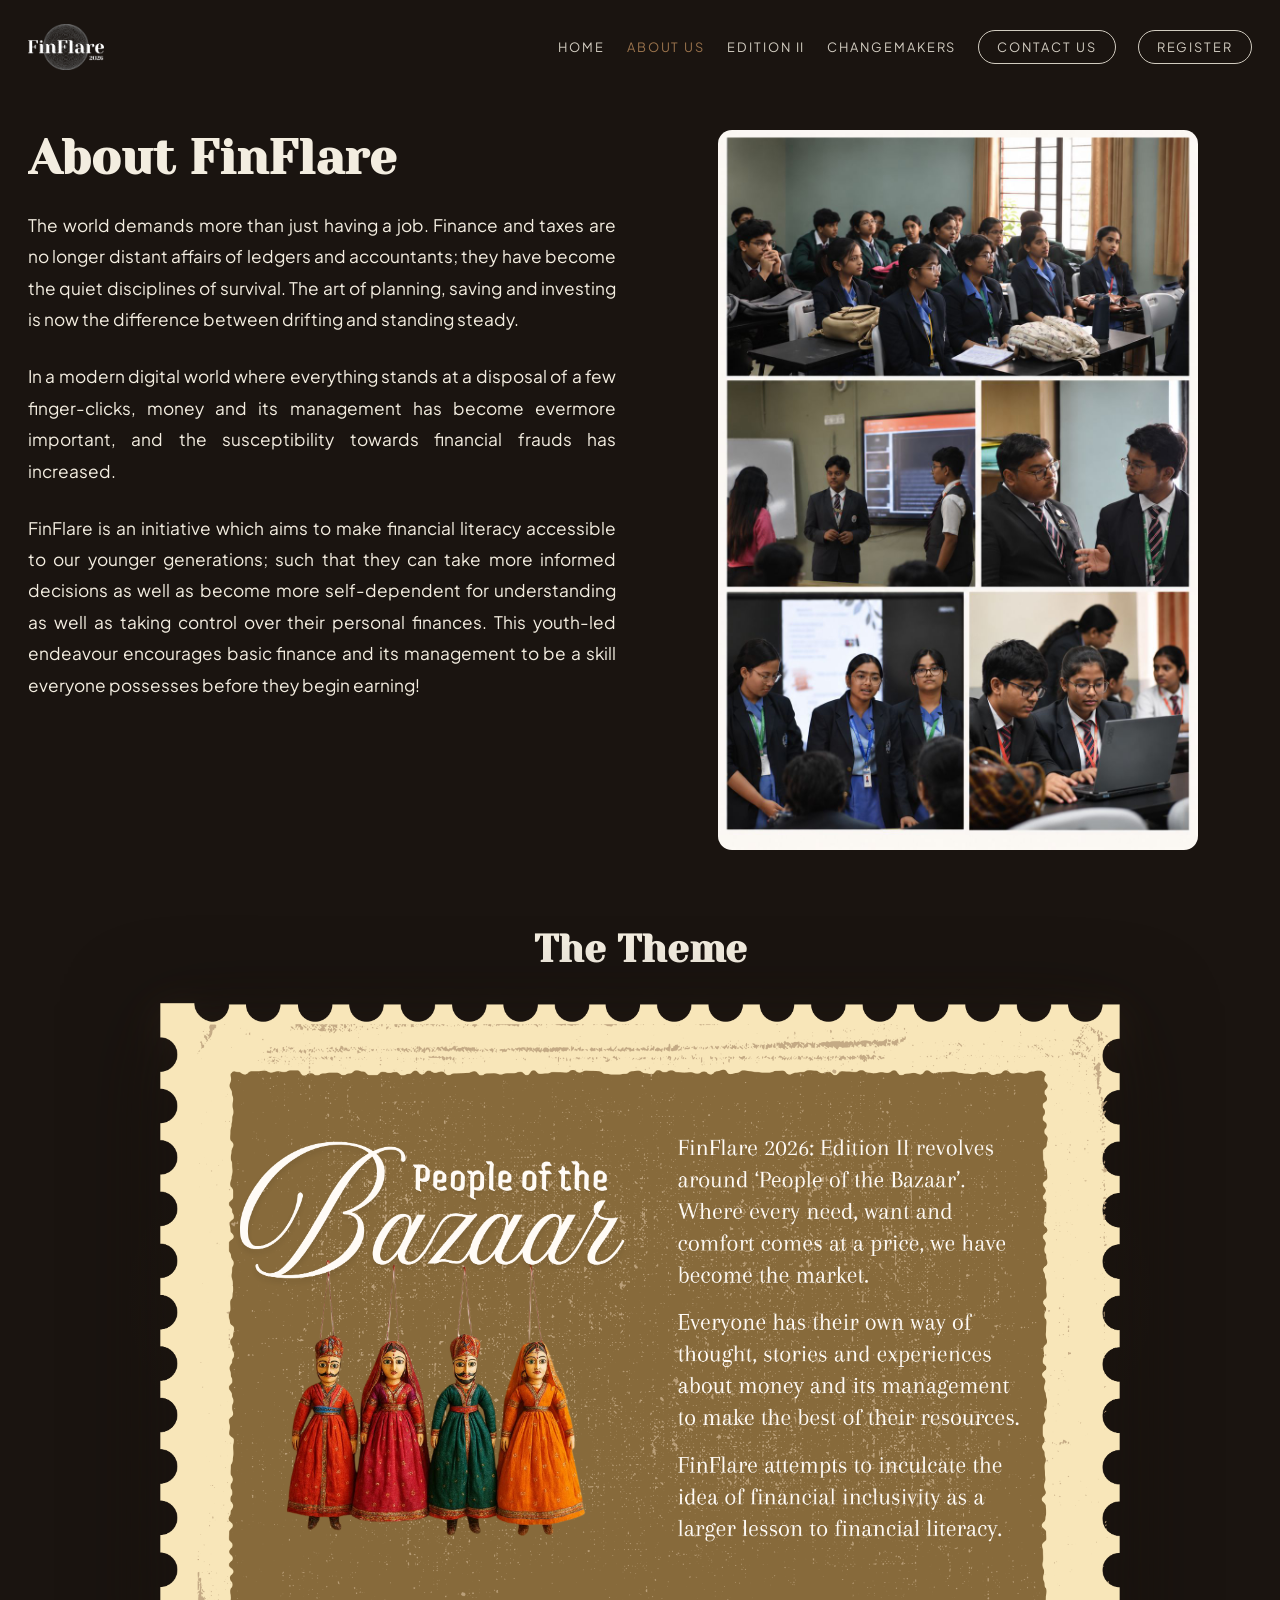
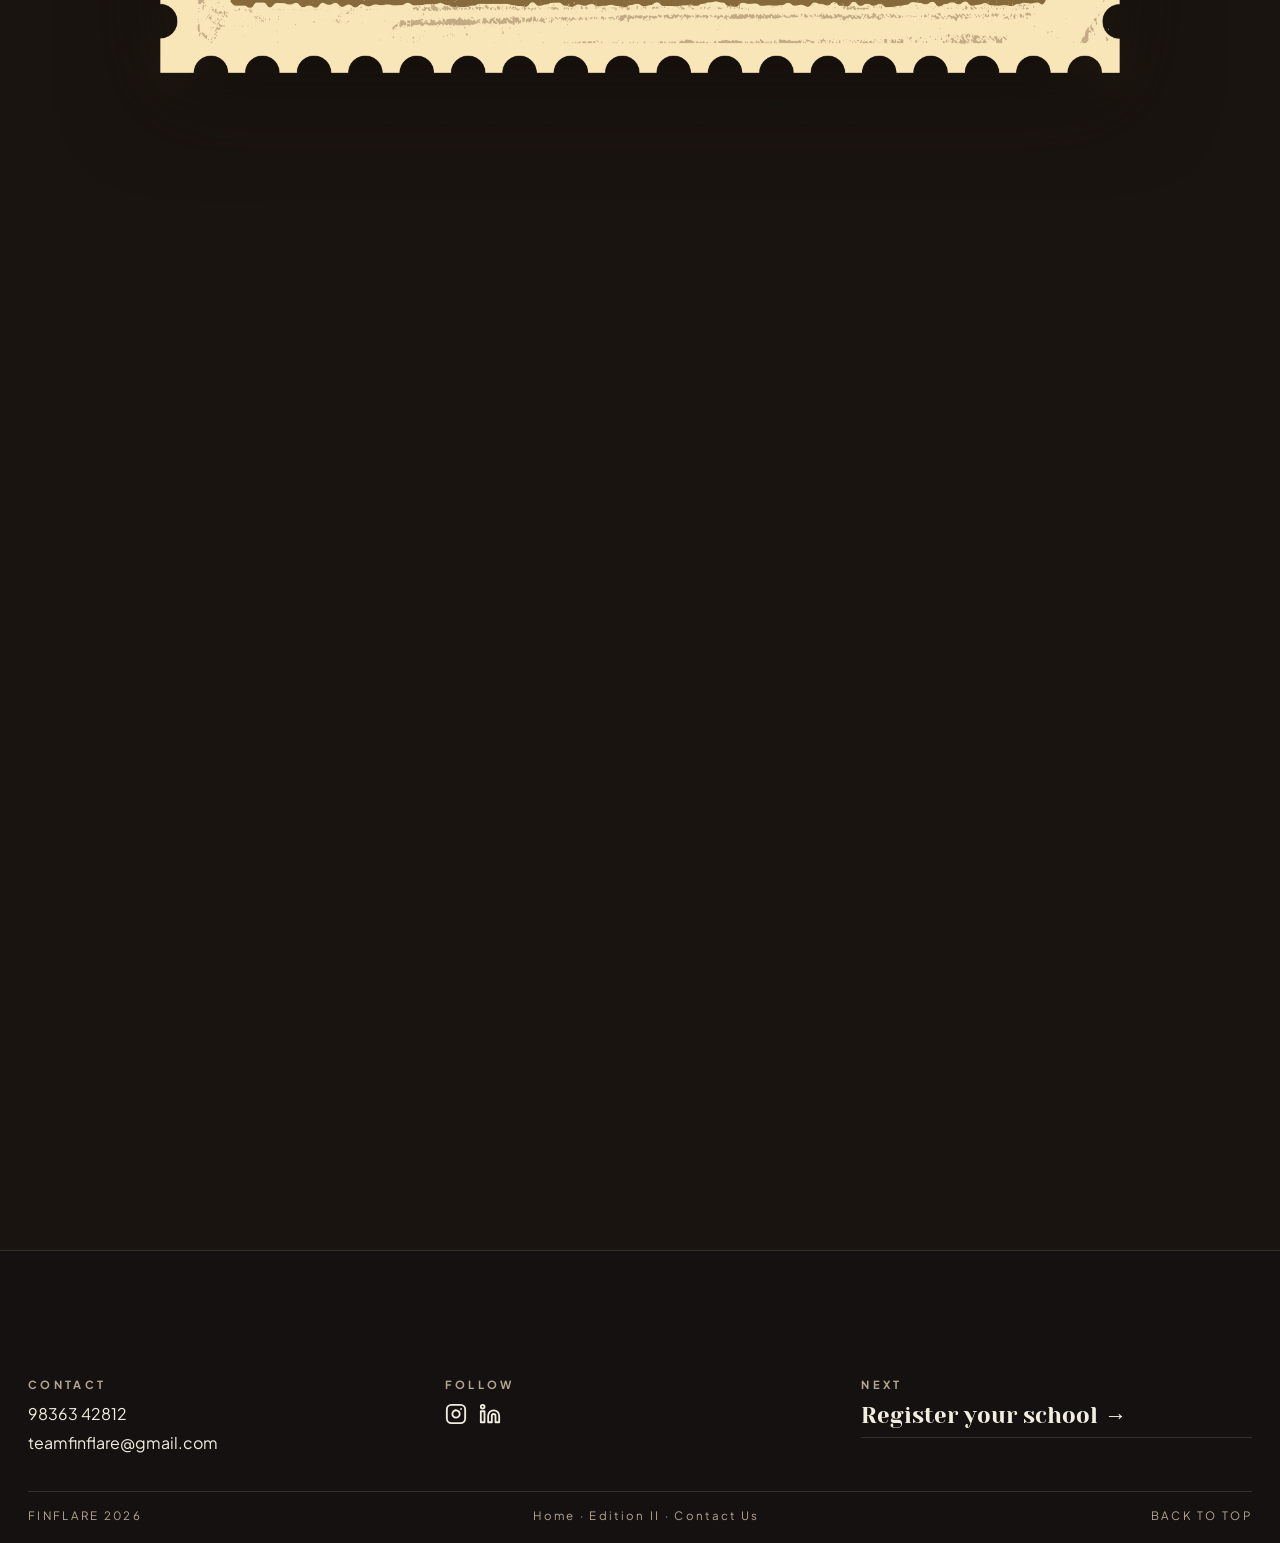
==== commit 5d6bcd14: "Add files via upload" ====
--- a/about.html
+++ b/about.html
@@ -21,13 +21,13 @@
   <header id="nav">
     <a class="brand" href="index.html"><img src="assets/logo.png" alt="FinFlare 2026"></a>
     <nav class="nav-links"><a href="index.html">Home</a><a href="about.html" class="active">About Us</a><a
-        href="edition%20II.html">Edition II</a><a href="changemakers.html">Changemakers</a><a href="contactus.html" class="pill">Contact Us</a></nav>
+        href="edition%20II.html">Edition II</a><a href="changemakers.html">Changemakers</a><a href="contactus.html" class="pill">Contact Us</a><a href="register.html" class="pill">Register</a></nav>
     <button id="menuBtn" aria-label="Menu"><span></span><span></span></button>
   </header>
   <div id="menu">
     <div class="menu-bg-video"><video src="assets/visuals%202.mp4" muted loop playsinline autoplay></video></div>
     <nav><a href="index.html"><i>01</i>Home</a><a href="about.html"><i>02</i>About Us</a><a
-        href="edition%20II.html"><i>03</i>Edition II</a><a href="changemakers.html"><i>04</i>Changemakers</a><a href="contactus.html"><i>05</i>Contact Us</a></nav>
+        href="edition%20II.html"><i>03</i>Edition II</a><a href="changemakers.html"><i>04</i>Changemakers</a><a href="contactus.html"><i>05</i>Contact Us</a><a href="register.html"><i>06</i>Register</a></nav>
     <div class="menu-foot">
       <div>teamfinflare@gmail.com<br>98363 42812</div>
       <div>Sept — Oct 2026<br>Kolkata</div>
--- a/styles.css
+++ b/styles.css
@@ -367,6 +367,80 @@
   filter: drop-shadow(0 4px 16px rgba(0, 0, 0, 0.55));
 }
 
+.esteem-logo {
+  height: 52px;
+  width: auto;
+  max-width: min(340px, 70vw);
+  object-fit: contain;
+  background: none;
+  margin-top: 14px;
+  filter: drop-shadow(0 4px 16px rgba(0, 0, 0, 0.55));
+}
+
+.esteem-label {
+  font-family: var(--font-b);
+  font-size: 0.72rem;
+  letter-spacing: 0.3em;
+  text-transform: uppercase;
+  color: var(--muted);
+  margin-top: 6px;
+  text-shadow: 0 2px 10px rgba(0, 0, 0, 0.6);
+}
+
+/* esteem partner strip — first scroll section below hero */
+.partner-strip {
+  display: flex;
+  flex-direction: column;
+  align-items: center;
+  text-align: center;
+  gap: 12px;
+  padding: 34px 24px 32px;
+  background: radial-gradient(55% 90% at 50% 50%, rgba(212, 175, 55, 0.07), transparent 70%), var(--bg2);
+  border-top: 1px solid var(--line);
+  border-bottom: 1px solid var(--line);
+}
+
+.partner-kicker {
+  display: flex;
+  align-items: center;
+  gap: 14px;
+  font-family: var(--font-b);
+  font-size: 0.68rem;
+  letter-spacing: 0.34em;
+  text-transform: uppercase;
+  color: var(--gold);
+}
+
+.partner-kicker::before,
+.partner-kicker::after {
+  content: "";
+  display: block;
+  width: clamp(36px, 7vw, 72px);
+  height: 1px;
+  background: linear-gradient(90deg, transparent, var(--gold-dim));
+}
+
+.partner-kicker::after {
+  background: linear-gradient(90deg, var(--gold-dim), transparent);
+}
+
+.partner-logo {
+  height: clamp(40px, 5.5vw, 58px);
+  width: auto;
+  max-width: min(300px, 70vw);
+  object-fit: contain;
+  background: var(--cream);
+  padding: 10px 24px;
+  border-radius: 10px;
+  box-shadow: 0 10px 30px rgba(0, 0, 0, 0.5);
+}
+
+.partner-name {
+  font-family: var(--font-s);
+  font-size: clamp(0.95rem, 2vw, 1.2rem);
+  color: var(--cream);
+}
+
 .finale-title {
   font-family: var(--font-s);
   font-weight: 700;
